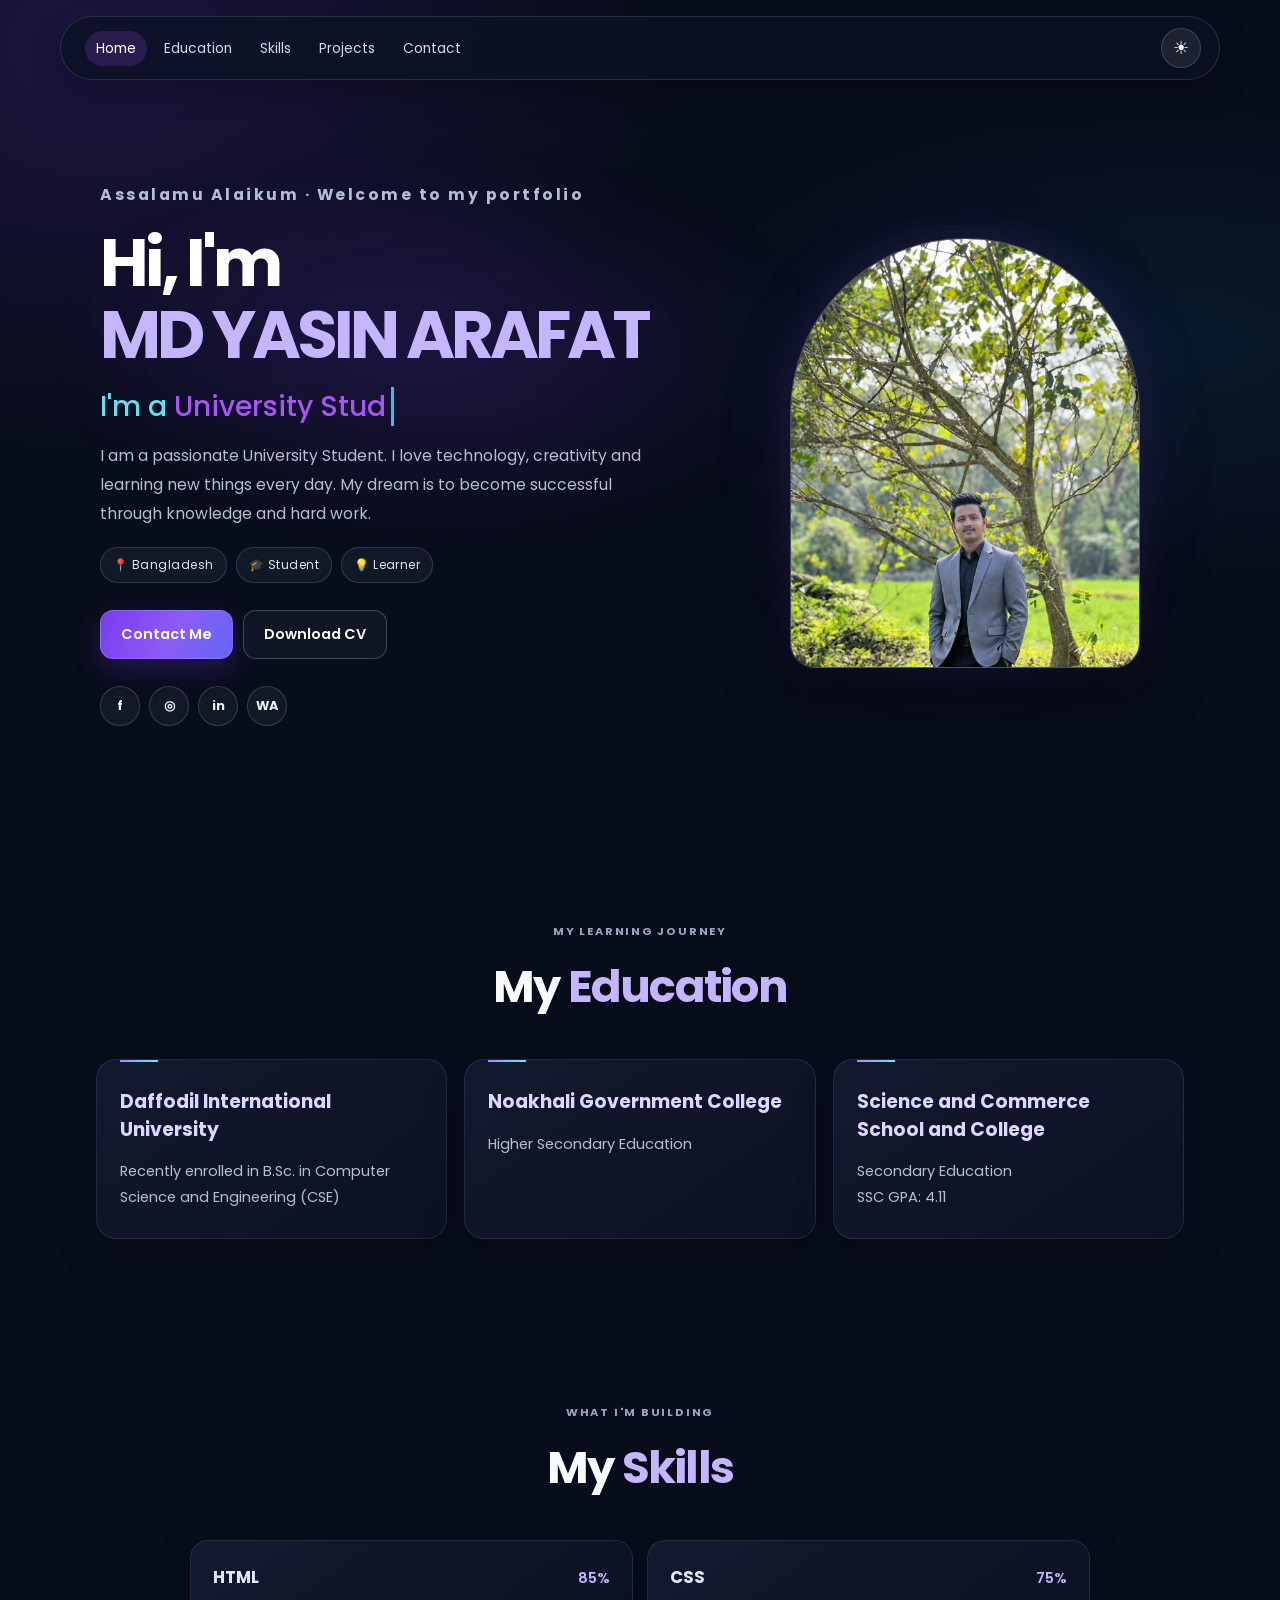
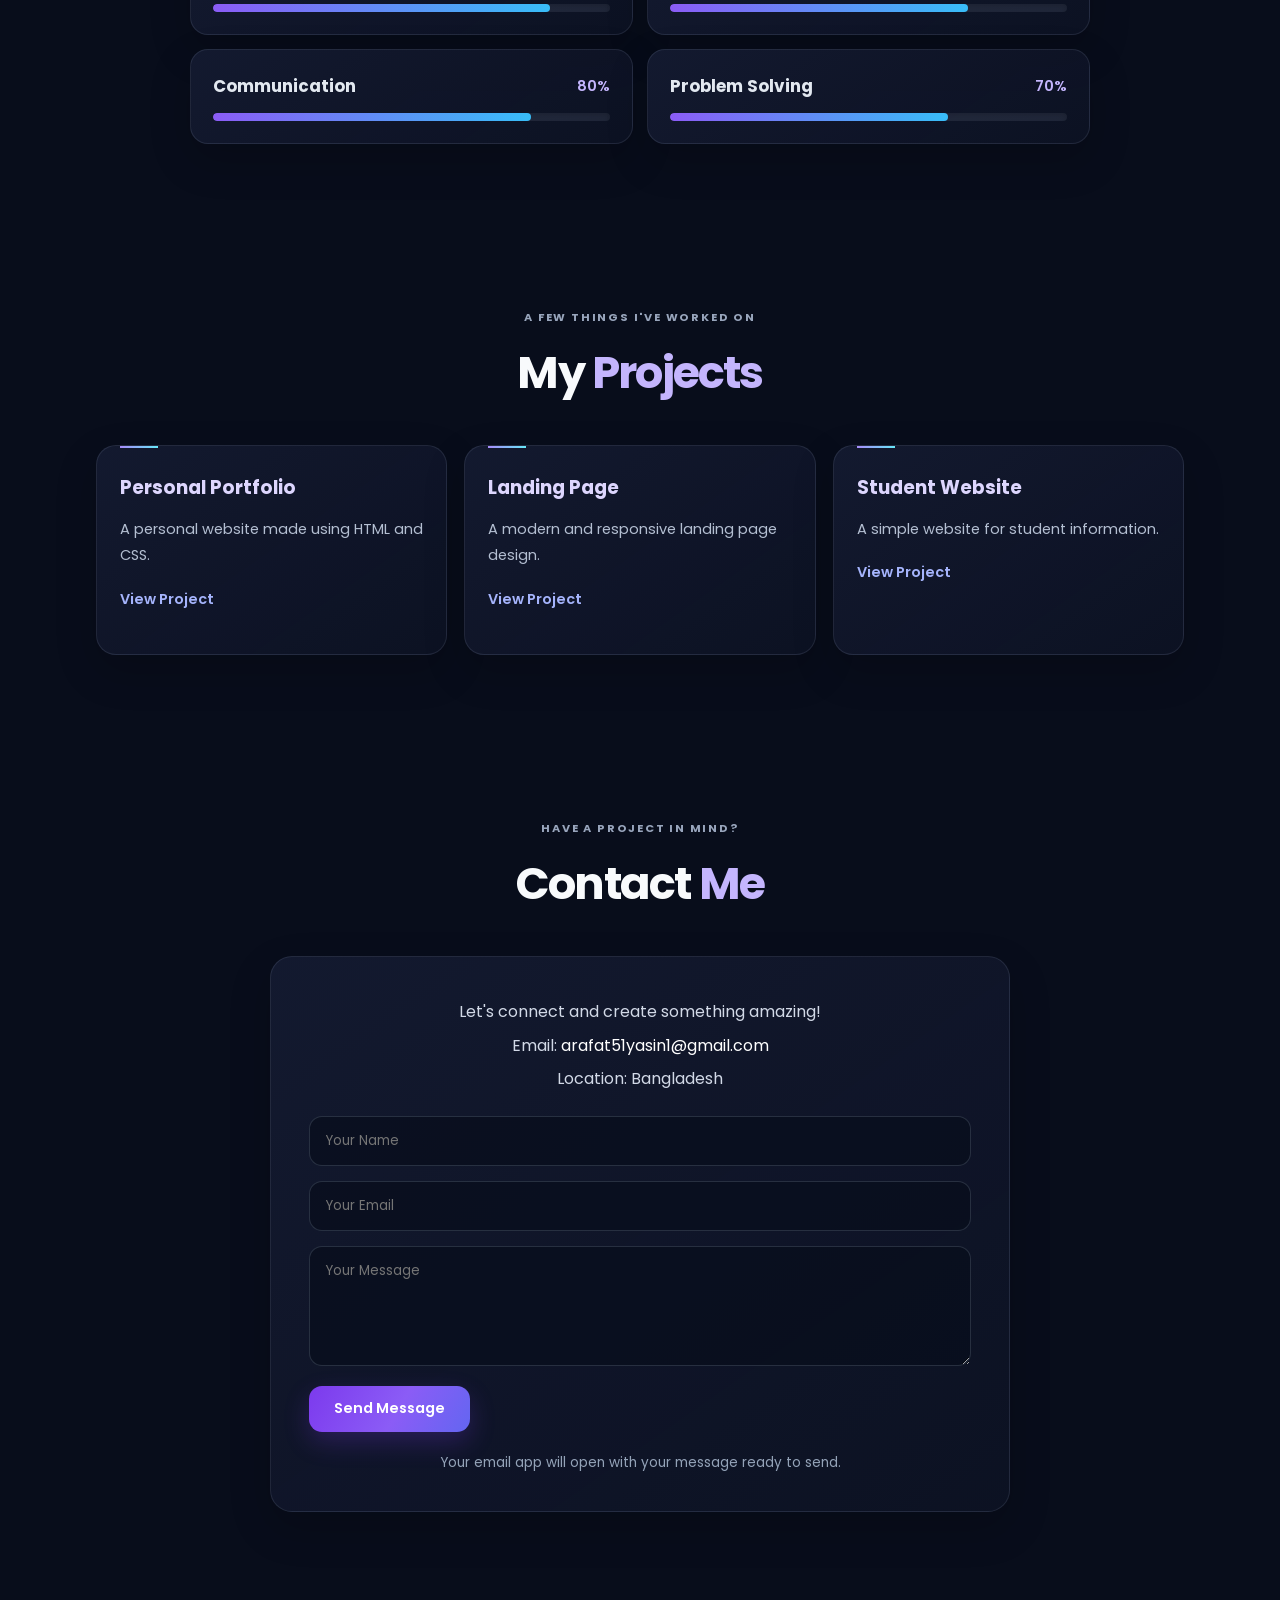
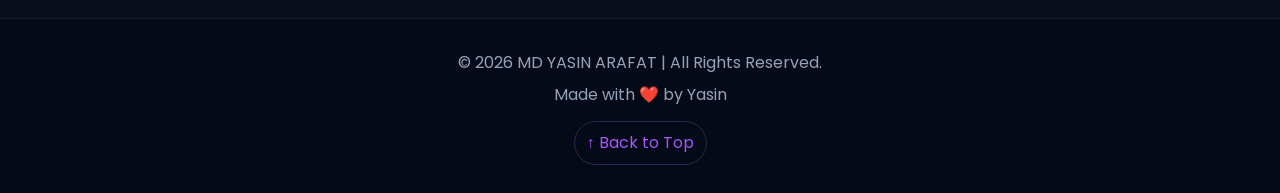
==== index.html @ 1a525961 "Remove About section" ====
<!DOCTYPE html>
<html lang="en">
<head>
    <meta charset="UTF-8">
    <meta name="viewport" content="width=device-width, initial-scale=1.0">
    <meta name="description" content="Explore the portfolio of MD Yasin Arafat, a CSE student at Daffodil International University.">

    <title>MD YASIN ARAFAT | Student Portfolio</title>

    <link rel="stylesheet" href="style.css">
</head>

<body data-theme="dark">

<!-- NAVBAR -->
<header>
    <nav class="navbar" aria-label="Main navigation">

        <button type="button" class="theme-toggle" aria-label="Switch to light mode" aria-pressed="true">☀</button>
        <button type="button" class="menu-icon" aria-label="Open navigation menu" aria-expanded="false" aria-controls="primary-navigation">☰</button>

        <ul class="nav-links" id="primary-navigation">
            <li><a href="#home">Home</a></li>
            <li><a href="#education">Education</a></li>
            <li><a href="#skills">Skills</a></li>
            <li><a href="#projects">Projects</a></li>
            <li><a href="#contact">Contact</a></li>
        </ul>

    </nav>
</header>

<!-- HOME -->
<section class="hero" id="home">

    <div class="hero-intro">

        <p class="welcome">Assalamu Alaikum · Welcome to my portfolio</p>

        <h1>
            Hi, I'm <span>MD YASIN ARAFAT</span>
        </h1>

        <h2>
            I'm a <span class="typing"></span>
        </h2>

    </div>

    <div class="hero-image">

        <img src="yasin.1.jpeg" alt="Yasin Profile Photo" class="profile-slideshow">

    </div>

    <div class="hero-details">

        <p>
            I am a passionate University Student.
            I love technology, creativity and learning
            new things every day. My dream is to become
            successful through knowledge and hard work.
        </p>

        <div class="hero-meta">
            <span>📍 Bangladesh</span>
            <span>🎓 Student</span>
            <span>💡 Learner</span>
        </div>

        <div class="hero-buttons">

            <a href="#contact" class="btn">Contact Me</a>

            <a href="cv.pdf" download class="btn btn-outline" aria-label="Download my CV as a PDF">
                Download CV
            </a>

        </div>

        <div class="social-links">

            <a href="https://www.facebook.com/share/1DohMMgBKU/" target="_blank" rel="noopener noreferrer" aria-label="Facebook">f</a>
            <a href="https://www.instagram.com/_yasin_arafat_aru_?psln=NGI3M2xxdGNwNW5t" target="_blank" rel="noopener noreferrer" aria-label="Instagram">◎</a>
            <a href="https://www.linkedin.com/in/yasin-arafat-818908437?utm_source=share_via&utm_content=profile&utm_medium=member_android" target="_blank" rel="noopener noreferrer" aria-label="LinkedIn">in</a>
            <a href="https://wa.me/8801884554608" target="_blank" rel="noopener noreferrer" aria-label="WhatsApp" title="WhatsApp">WA</a>

        </div>

    </div>

</section>

<!-- EDUCATION -->
<section class="section" id="education">

    <p class="section-kicker" data-reveal>MY LEARNING JOURNEY</p>
    <h2 class="section-title" data-reveal>
        My <span>Education</span>
    </h2>

    <div class="card-container">

        <div class="card" data-reveal>
            <h3>Daffodil International University</h3>
            <p>Recently enrolled in B.Sc. in Computer Science and Engineering (CSE)</p>
        </div>

        <div class="card" data-reveal>
            <h3>Noakhali Government College</h3>
            <p>Higher Secondary Education</p>
        </div>

        <div class="card" data-reveal>
            <h3>Science and Commerce School and College</h3>
            <p>Secondary Education</p>
            <p>SSC GPA: 4.11</p>
        </div>

    </div>

</section>

<!-- SKILLS -->
<section class="section" id="skills">

    <p class="section-kicker" data-reveal>WHAT I'M BUILDING</p>
    <h2 class="section-title" data-reveal>
        My <span>Skills</span>
    </h2>

    <div class="skills-container">

        <div class="skill" data-reveal>
            <div class="skill-heading">
                <h3>HTML</h3>
                <span>85%</span>
            </div>
            <div class="progress" role="progressbar" aria-label="HTML" aria-valuemin="0" aria-valuemax="100" aria-valuenow="85">
                <span style="width: 85%"></span>
            </div>
        </div>

        <div class="skill" data-reveal>
            <div class="skill-heading">
                <h3>CSS</h3>
                <span>75%</span>
            </div>
            <div class="progress" role="progressbar" aria-label="CSS" aria-valuemin="0" aria-valuemax="100" aria-valuenow="75">
                <span style="width: 75%"></span>
            </div>
        </div>

        <div class="skill" data-reveal>
            <div class="skill-heading">
                <h3>Communication</h3>
                <span>80%</span>
            </div>
            <div class="progress" role="progressbar" aria-label="Communication" aria-valuemin="0" aria-valuemax="100" aria-valuenow="80">
                <span style="width: 80%"></span>
            </div>
        </div>

        <div class="skill" data-reveal>
            <div class="skill-heading">
                <h3>Problem Solving</h3>
                <span>70%</span>
            </div>
            <div class="progress" role="progressbar" aria-label="Problem Solving" aria-valuemin="0" aria-valuemax="100" aria-valuenow="70">
                <span style="width: 70%"></span>
            </div>
        </div>

    </div>

</section>

<!-- PROJECTS -->
<section class="section" id="projects">

    <p class="section-kicker" data-reveal>A FEW THINGS I'VE WORKED ON</p>
    <h2 class="section-title" data-reveal>
        My <span>Projects</span>
    </h2>

    <div class="card-container">

        <div class="card project-card" data-reveal>
            <h3>Personal Portfolio</h3>
            <p>
                A personal website made using HTML and CSS.
            </p>
            <a href="#home">View Project</a>
        </div>

        <div class="card project-card" data-reveal>
            <h3>Landing Page</h3>
            <p>
                A modern and responsive landing page design.
            </p>
            <a href="#projects">View Project</a>
        </div>

        <div class="card project-card" data-reveal>
            <h3>Student Website</h3>
            <p>
                A simple website for student information.
            </p>
            <a href="#projects">View Project</a>
        </div>

    </div>

</section>

<!-- CONTACT -->
<section class="section" id="contact">

    <p class="section-kicker" data-reveal>HAVE A PROJECT IN MIND?</p>
    <h2 class="section-title" data-reveal>
        Contact <span>Me</span>
    </h2>

    <div class="contact-box" data-reveal>

        <p>Let's connect and create something amazing!</p>

        <p>Email: <a class="contact-email-link" href="mailto:arafat51yasin1@gmail.com">arafat51yasin1@gmail.com</a></p>

        <p>Location: Bangladesh</p>

        <form class="contact-form" action="mailto:arafat51yasin1@gmail.com" method="post" enctype="text/plain">
            <label class="sr-only" for="contact-name">Your Name</label>
            <input id="contact-name" type="text" name="name" placeholder="Your Name" autocomplete="name" required>
            <label class="sr-only" for="contact-email">Your Email</label>
            <input id="contact-email" type="email" name="email" placeholder="Your Email" autocomplete="email" required>
            <label class="sr-only" for="contact-message">Your Message</label>
            <textarea id="contact-message" name="message" rows="4" placeholder="Your Message" required></textarea>
            <button type="submit" class="btn">Send Message</button>
            <p class="form-note" aria-live="polite">Your email app will open with your message ready to send.</p>
        </form>

    </div>

</section>

<!-- FOOTER -->
<footer>

    <p>© 2026 MD YASIN ARAFAT | All Rights Reserved.</p>

    <p>Made with ❤️ by Yasin</p>

    <a href="#home" class="back-top">↑ Back to Top</a>

</footer>

<script src="script.js"></script>

</body>
</html>
---- style.css ----
@import url('https://fonts.googleapis.com/css2?family=Poppins:wght@300;400;500;600;700;800&display=swap');

* {
    margin: 0;
    padding: 0;
    box-sizing: border-box;
    scroll-behavior: smooth;
}

html {
    scroll-padding-top: 100px;
}

body {
    font-family: 'Poppins', sans-serif;
    background:
        radial-gradient(circle at top left, rgba(168, 85, 247, 0.18), transparent 30%),
        radial-gradient(circle at bottom right, rgba(56, 189, 248, 0.14), transparent 30%),
        #080d20;
    color: white;
    line-height: 1.7;
}

*::selection {
    background: rgba(168, 85, 247, 0.35);
}

a {
    transition: all 0.3s ease;
}

a:focus-visible,
button:focus-visible,
input:focus-visible,
textarea:focus-visible {
    outline: 3px solid #38bdf8;
    outline-offset: 3px;
}

/* NAVBAR */

header {
    position: sticky;
    top: 14px;
    z-index: 100;
    width: min(1120px, calc(100% - 32px));
    margin: 14px auto 0;
}

.navbar {
    display: flex;
    justify-content: space-between;
    align-items: center;
    padding: 12px 24px;
    gap: 24px;
    background: rgba(17, 26, 53, 0.72);
    border: 1px solid rgba(226, 232, 240, 0.18);
    border-radius: 999px;
    box-shadow: 0 12px 32px rgba(0, 0, 0, 0.24);
    backdrop-filter: blur(18px);
    -webkit-backdrop-filter: blur(18px);
}

.logo {
    font-size: 28px;
    font-weight: 800;
    color: white;
    text-decoration: none;
    letter-spacing: 1px;
}

.logo span,
.section-title span {
    color: #a855f7;
}

.nav-links {
    display: flex;
    order: 1;
    list-style: none;
    gap: 25px;
}

.nav-links a {
    color: white;
    text-decoration: none;
    transition: 0.3s;
}

.nav-links a:hover {
    color: #a855f7;
}

.theme-toggle {
    order: 2;
    flex: 0 0 auto;
    width: 40px;
    height: 40px;
    border: 1px solid rgba(226, 232, 240, 0.24);
    border-radius: 50%;
    background: rgba(255, 255, 255, 0.08);
    color: #fff;
    font-size: 1.15rem;
    cursor: pointer;
    transition: background 0.25s ease, transform 0.25s ease;
}

.theme-toggle:hover {
    background: rgba(168, 85, 247, 0.35);
    transform: rotate(12deg);
}

.menu-icon {
    order: 3;
    display: none;
    padding: 4px 8px;
    border: 0;
    background: transparent;
    font-size: 30px;
    color: #a855f7;
    cursor: pointer;
    line-height: 1;
}

/* HERO */

.hero {
    min-height: 90vh;
    padding: 70px 8%;
    display: flex;
    align-items: center;
    justify-content: space-between;
    gap: 50px;
    position: relative;
    overflow: hidden;
}

.hero::before {
    content: "";
    position: absolute;
    inset: 10% 0 auto 0;
    height: 300px;
    background: radial-gradient(circle, rgba(168, 85, 247, 0.2), transparent 70%);
    filter: blur(30px);
    pointer-events: none;
}

.hero-text {
    max-width: 650px;
    position: relative;
    z-index: 1;
}

.welcome {
    color: #a855f7;
    letter-spacing: 3px;
    margin-bottom: 20px;
    font-size: 14px;
    font-weight: 600;
}

.hero h1 {
    font-size: clamp(2.2rem, 5vw, 4rem);
    line-height: 1.2;
    margin-bottom: 14px;
}

.hero h1 span {
    color: #a855f7;
}

.hero h2 {
    font-size: clamp(1.4rem, 2vw, 2.2rem);
    color: #38bdf8;
    margin: 15px 0;
    min-height: 44px;
}

.hero p {
    color: #cbd5e1;
    line-height: 1.9;
    font-size: 1.02rem;
}

.hero-meta {
    display: flex;
    flex-wrap: wrap;
    gap: 12px;
    margin-top: 20px;
    margin-bottom: 10px;
}

.hero-meta span {
    background: rgba(168, 85, 247, 0.12);
    color: #e9d5ff;
    border: 1px solid rgba(168, 85, 247, 0.4);
    border-radius: 999px;
    padding: 8px 14px;
    font-size: 0.8rem;
    letter-spacing: 0.04em;
}

.typing {
    color: #a855f7;
    border-right: 3px solid #38bdf8;
    padding-right: 5px;
    animation: blink 0.7s infinite;
}

@keyframes blink {
    50% {
        border-color: transparent;
    }
}

/* BUTTONS */

.hero-buttons {
    margin-top: 30px;
    display: flex;
    flex-wrap: wrap;
    gap: 14px;
}

.btn {
    display: inline-block;
    padding: 12px 25px;
    background: linear-gradient(90deg, #7c3aed, #a855f7);
    border-radius: 30px;
    color: white;
    text-decoration: none;
    margin: 5px 0;
    box-shadow: 0 12px 28px rgba(168, 85, 247, 0.35);
    transition: transform 0.25s ease, box-shadow 0.25s ease;
}

.btn:hover {
    transform: translateY(-4px);
    box-shadow: 0 0 22px rgba(168, 85, 247, 0.7);
}

.btn-outline {
    background: transparent;
    border: 2px solid #a855f7;
    box-shadow: none;
}

/* PROFILE IMAGE */

.hero-image {
    position: relative;
    z-index: 1;
    display: flex;
    justify-content: center;
    align-items: center;
}

.hero-image::before {
    content: "";
    position: absolute;
    width: 390px;
    height: 390px;
    border-radius: 50%;
    background: rgba(168, 85, 247, 0.18);
    filter: blur(25px);
}

.hero-image img {
    position: relative;
    width: 350px;
    height: 350px;
    object-fit: cover;
    border-radius: 50%;
    border: 6px solid #a855f7;
    box-shadow: 0 0 35px rgba(124, 58, 237, 0.75);
    animation: float 4s ease-in-out infinite;
    background: linear-gradient(145deg, #1e293b, #111827);
    transition: opacity 0.35s ease;
}

.hero-image img.is-changing {
    opacity: 0;
}

@keyframes float {
    0%, 100% {
        transform: translateY(0);
    }

    50% {
        transform: translateY(-15px);
    }
}

/* SOCIAL LINKS */

.social-links {
    display: flex;
    gap: 15px;
    margin-top: 30px;
    flex-wrap: wrap;
}

.social-links a {
    width: 42px;
    height: 42px;
    display: flex;
    justify-content: center;
    align-items: center;
    border: 2px solid #a855f7;
    border-radius: 50%;
    color: white;
    font-weight: bold;
    text-decoration: none;
    background: rgba(17, 26, 53, 0.7);
}

.social-links a:hover {
    background: #a855f7;
    box-shadow: 0 0 20px #a855f7;
    transform: translateY(-5px);
}

/* GENERAL SECTIONS */

.section {
    padding: 80px 8%;
    text-align: center;
}

.section-title {
    font-size: clamp(2rem, 3vw, 2.8rem);
    margin-bottom: 40px;
    font-weight: 700;
}

/* CARDS */

.card-container {
    display: grid;
    grid-template-columns: repeat(3, 1fr);
    gap: 25px;
}

.card {
    background: rgba(17, 26, 53, 0.9);
    padding: 30px 20px;
    border-radius: 18px;
    border: 1px solid rgba(67, 52, 119, 0.9);
    transition: 0.3s ease;
    box-shadow: 0 12px 28px rgba(15, 23, 42, 0.35);
}

.card:hover {
    transform: translateY(-10px);
    border-color: rgba(168, 85, 247, 0.9);
    box-shadow: 0 0 22px rgba(124, 58, 237, 0.3);
}

.card h3 {
    color: #a855f7;
    margin-bottom: 15px;
    font-size: 1.4rem;
}

.card p {
    color: #cbd5e1;
    line-height: 1.8;
}

.project-card a {
    display: inline-block;
    margin-top: 15px;
    color: #38bdf8;
    text-decoration: none;
    font-weight: 600;
}

.project-card a:hover {
    color: #7dd3fc;
}

/* SKILLS */

.skills-container {
    max-width: 900px;
    margin: auto;
    display: grid;
    grid-template-columns: repeat(2, minmax(0, 1fr));
    gap: 18px;
    text-align: left;
}

.skill {
    padding: 22px;
    background: rgba(17, 26, 53, 0.9);
    border: 1px solid rgba(67, 52, 119, 0.9);
    border-radius: 16px;
    box-shadow: 0 12px 28px rgba(15, 23, 42, 0.25);
    transition: transform 0.3s ease, border-color 0.3s ease;
}

.skill:hover {
    transform: translateY(-5px);
    border-color: rgba(168, 85, 247, 0.9);
}

.skill-heading {
    display: flex;
    justify-content: space-between;
    align-items: center;
    gap: 12px;
    margin-bottom: 12px;
}

.skill h3 {
    font-size: 1.05rem;
}

.skill-heading span {
    color: #c4b5fd;
    font-size: 0.9rem;
    font-weight: 600;
}

.progress {
    height: 10px;
    background: #25304d;
    border-radius: 20px;
    overflow: hidden;
    box-shadow: inset 0 2px 6px rgba(0, 0, 0, 0.2);
}

.progress span {
    display: block;
    height: 100%;
    background: linear-gradient(90deg, #7c3aed, #38bdf8);
    border-radius: 20px;
    transform-origin: left;
    transition: transform 0.9s ease;
}

/* CONTACT */

.contact-box {
    max-width: 700px;
    margin: auto;
    padding: 35px;
    background: rgba(17, 26, 53, 0.9);
    border-radius: 18px;
    line-height: 2.3;
    border: 1px solid rgba(168, 85, 247, 0.4);
    box-shadow: 0 18px 40px rgba(15, 23, 42, 0.5);
}

.contact-box p {
    color: #dbeafe;
}

.contact-email-link {
    display: inline-block;
    color: #fff;
    text-decoration: none;
    animation: email-glow 2s ease-in-out infinite;
}

.contact-email-link:hover {
    color: #fff;
    text-shadow: 0 0 12px rgba(255, 255, 255, 0.9);
}

@keyframes email-glow {
    0%, 100% {
        text-shadow: 0 0 2px rgba(255, 255, 255, 0.25);
    }

    50% {
        text-shadow: 0 0 12px rgba(255, 255, 255, 0.85);
    }
}

.contact-form {
    display: grid;
    gap: 15px;
    margin-top: 20px;
}

.sr-only {
    position: absolute;
    width: 1px;
    height: 1px;
    padding: 0;
    margin: -1px;
    overflow: hidden;
    clip: rect(0, 0, 0, 0);
    white-space: nowrap;
    border: 0;
}

.contact-form input,
.contact-form textarea {
    width: 100%;
    padding: 14px 16px;
    border-radius: 12px;
    border: 1px solid rgba(148, 163, 184, 0.4);
    background: rgba(15, 23, 42, 0.75);
    color: #f8fafc;
    font-family: 'Poppins', sans-serif;
    outline: none;
}

.contact-form input:focus,
.contact-form textarea:focus {
    border-color: rgba(168, 85, 247, 0.9);
    box-shadow: 0 0 0 3px rgba(168, 85, 247, 0.18);
}

.contact-form textarea {
    resize: vertical;
    min-height: 120px;
}

.contact-form .btn {
    border: none;
    cursor: pointer;
    font-family: 'Poppins', sans-serif;
    font-weight: 600;
}

.form-note {
    font-size: 0.85rem;
    line-height: 1.6;
    color: #94a3b8 !important;
}

/* SCROLL REVEALS */

[data-reveal] {
    opacity: 1;
    transform: none;
}

.motion-ready [data-reveal] {
    opacity: 0;
    transform: translateY(24px);
    transition: opacity 0.65s ease, transform 0.65s ease;
}

.motion-ready [data-reveal].is-visible {
    opacity: 1;
    transform: translateY(0);
}

.motion-ready .skill[data-reveal] .progress span {
    transform: scaleX(0);
}

.motion-ready .skill[data-reveal].is-visible .progress span {
    transform: scaleX(1);
}

/* FOOTER */

footer {
    text-align: center;
    padding: 25px;
    background: #050918;
    color: #94a3b8;
    line-height: 2;
}

.back-top {
    display: inline-block;
    margin-top: 10px;
    color: #a855f7;
    text-decoration: none;
}

body[data-theme="light"] {
    background:
        radial-gradient(circle at top left, rgba(168, 85, 247, 0.1), transparent 30%),
        radial-gradient(circle at bottom right, rgba(56, 189, 248, 0.1), transparent 30%),
        #f1f5f9;
    color: #0f172a;
}

body[data-theme="light"] .navbar {
    background: rgba(255, 255, 255, 0.78);
    border-color: rgba(100, 116, 139, 0.2);
    box-shadow: 0 12px 32px rgba(15, 23, 42, 0.12);
}

body[data-theme="light"] .logo,
body[data-theme="light"] .nav-links a,
body[data-theme="light"] .theme-toggle,
body[data-theme="light"] .menu-icon {
    color: #0f172a;
}

body[data-theme="light"] .theme-toggle {
    background: rgba(15, 23, 42, 0.06);
    border-color: rgba(100, 116, 139, 0.25);
}

body[data-theme="light"] .welcome,
body[data-theme="light"] .hero h1 span,
body[data-theme="light"] .typing,
body[data-theme="light"] .section-title span,
body[data-theme="light"] .card h3 {
    color: #7e22ce;
}

body[data-theme="light"] .hero h2,
body[data-theme="light"] .project-card a {
    color: #0369a1;
}

body[data-theme="light"] .hero p,
body[data-theme="light"] .card p,
body[data-theme="light"] .contact-box p {
    color: #334155;
}

body[data-theme="light"] .hero-meta span {
    background: rgba(124, 58, 237, 0.08);
    color: #5b21b6;
}

body[data-theme="light"] .card,
body[data-theme="light"] .skill,
body[data-theme="light"] .contact-box {
    background: rgba(255, 255, 255, 0.82);
    border-color: rgba(100, 116, 139, 0.22);
    box-shadow: 0 12px 28px rgba(15, 23, 42, 0.08);
}

body[data-theme="light"] .skill-heading span {
    color: #6d28d9;
}

body[data-theme="light"] .progress {
    background: #dbe3ef;
}

body[data-theme="light"] .contact-form input,
body[data-theme="light"] .contact-form textarea {
    background: #fff;
    color: #0f172a;
    border-color: rgba(100, 116, 139, 0.35);
}

body[data-theme="light"] .contact-email-link {
    color: #0f172a;
}

body[data-theme="light"] .contact-email-link:hover {
    color: #0f172a;
    text-shadow: 0 0 12px rgba(15, 23, 42, 0.35);
}

body[data-theme="light"] .social-links a {
    color: #0f172a;
    background: rgba(255, 255, 255, 0.8);
}

body[data-theme="light"] footer {
    background: #e2e8f0;
    color: #475569;
}

/* RESPONSIVE */

@media (max-width: 900px) {

    .hero {
        flex-direction: column-reverse;
        text-align: center;
        gap: 38px;
        padding-top: 55px;
        padding-bottom: 55px;
    }

    .card-container {
        grid-template-columns: repeat(2, 1fr);
    }

    .hero-image img {
        width: 290px;
        height: 290px;
    }

    .hero-image::before {
        width: 330px;
        height: 330px;
    }
}

@media (max-width: 768px) {

    .navbar {
        flex-direction: row;
        position: relative;
        gap: 12px;
    }

    .nav-links {
        display: none;
        position: absolute;
        top: calc(100% + 10px);
        left: 0;
        width: 100%;
        background: rgba(17, 26, 53, 0.96);
        padding: 25px;
        flex-direction: column;
        text-align: center;
        gap: 20px;
        border: 1px solid rgba(148, 163, 184, 0.15);
        border-radius: 20px;
        box-shadow: 0 12px 32px rgba(0, 0, 0, 0.24);
        backdrop-filter: blur(18px);
        -webkit-backdrop-filter: blur(18px);
    }

    body[data-theme="light"] .nav-links {
        background: rgba(255, 255, 255, 0.96);
        border-color: rgba(100, 116, 139, 0.2);
    }

    .nav-links.is-open {
        display: flex;
    }

    .menu-icon {
        display: block;
    }

    .social-links {
        justify-content: center;
    }

    .contact-box {
        padding: 28px 22px;
    }
}

@media (max-width: 600px) {

    .hero h1 {
        font-size: 30px;
    }

    .hero h2 {
        font-size: 22px;
    }

    .hero-image img {
        width: 245px;
        height: 245px;
    }

    .hero-image::before {
        width: 285px;
        height: 285px;
    }

    .card-container {
        grid-template-columns: 1fr;
    }

    .section-title {
        font-size: 28px;
    }

    .section {
        padding: 60px 6%;
    }

    .nav-links {
        font-size: 14px;
    }

    .hero-buttons {
        justify-content: center;
    }

    .skills-container {
        grid-template-columns: 1fr;
    }

    .hero {
        padding-right: 6%;
        padding-left: 6%;
    }

    .navbar {
        padding: 10px 16px;
    }

    .section {
        padding-right: 6%;
        padding-left: 6%;
    }
}

@media (prefers-reduced-motion: reduce) {
    *,
    *::before,
    *::after {
        scroll-behavior: auto !important;
        animation-duration: 0.01ms !important;
        animation-iteration-count: 1 !important;
        transition-duration: 0.01ms !important;
    }
}

/* POLISHED RESPONSIVE DESIGN */

body {
    background:
        radial-gradient(ellipse at 8% 5%, rgba(124, 58, 237, 0.16), transparent 34%),
        radial-gradient(ellipse at 92% 38%, rgba(14, 165, 233, 0.08), transparent 30%),
        #080d1b;
    background-attachment: fixed;
    overflow-x: hidden;
}

header {
    width: min(1160px, calc(100% - 36px));
    margin-top: 16px;
}

.navbar {
    min-height: 64px;
    padding: 10px 18px 10px 24px;
    gap: 18px;
    border-color: rgba(203, 213, 225, 0.15);
    background: rgba(12, 18, 36, 0.78);
}

.logo {
    font-size: 1.35rem;
    letter-spacing: 0.04em;
}

.nav-links {
    gap: 6px;
}

.nav-links a {
    padding: 8px 11px;
    border-radius: 999px;
    color: #d3d9e8;
    font-size: 0.86rem;
}

.nav-links a[aria-current="location"] {
    background: rgba(168, 85, 247, 0.18);
    color: #fff;
}

.nav-links a:hover {
    color: #fff;
    background: rgba(168, 85, 247, 0.14);
}

.theme-toggle {
    border-color: rgba(203, 213, 225, 0.18);
}

.hero {
    width: min(1160px, 100%);
    min-height: min(760px, calc(100svh - 78px));
    margin: 0 auto;
    padding: 72px 40px 86px;
    display: grid;
    grid-template-columns: minmax(0, 1.08fr) minmax(290px, 0.82fr);
    grid-template-areas:
        "intro portrait"
        "details portrait";
    grid-template-rows: auto auto;
    align-content: center;
    align-items: center;
    gap: 10px clamp(36px, 7vw, 84px);
}

.hero::before {
    inset: 12% auto auto 0;
    width: 65%;
    height: 360px;
    background: radial-gradient(ellipse, rgba(124, 58, 237, 0.18), transparent 70%);
}

.hero-intro,
.hero-details {
    position: relative;
    z-index: 1;
    max-width: 680px;
}

.hero-intro {
    grid-area: intro;
}

.hero-details {
    grid-area: details;
}

.welcome,
.section-kicker {
    color: #bda9ff;
    font-size: 0.7rem;
    font-weight: 700;
    letter-spacing: 0.16em;
}

.welcome {
    display: flex;
    align-items: center;
    gap: 9px;
    margin-bottom: 18px;
}

.status-dot {
    display: inline-block;
    width: 7px;
    height: 7px;
    flex: 0 0 7px;
    border-radius: 50%;
    background: #34d399;
    box-shadow: 0 0 12px rgba(52, 211, 153, 0.65);
}

.hero h1 {
    margin-bottom: 12px;
    font-size: clamp(2.8rem, 5.2vw, 4.65rem);
    font-weight: 700;
    letter-spacing: -0.06em;
    line-height: 1.08;
}

.hero h1 span {
    display: block;
    color: #c4b5fd;
}

.hero h2 {
    min-height: 42px;
    margin: 12px 0 0;
    color: #67dff3;
    font-size: clamp(1.25rem, 2.2vw, 1.75rem);
    font-weight: 500;
}

.hero p {
    max-width: 600px;
    color: #b4bfd2;
    font-size: 0.98rem;
    line-height: 1.85;
}

.hero-meta {
    gap: 9px;
    margin-top: 19px;
}

.hero-meta span {
    padding: 7px 12px;
    border-color: rgba(196, 181, 253, 0.2);
    background: rgba(148, 163, 184, 0.07);
    color: #e0e6f3;
    font-size: 0.75rem;
}

.hero-buttons {
    gap: 10px;
    margin-top: 22px;
}

.btn {
    min-height: 46px;
    padding: 11px 20px;
    border: 1px solid rgba(196, 181, 253, 0.25);
    border-radius: 13px;
    background: linear-gradient(120deg, #7c3aed, #8b5cf6 55%, #6366f1);
    box-shadow: 0 10px 26px rgba(124, 58, 237, 0.24);
    font-size: 0.9rem;
    font-weight: 600;
}

.btn:hover {
    transform: translateY(-3px);
    box-shadow: 0 14px 30px rgba(124, 58, 237, 0.34);
}

.btn-outline {
    border: 1px solid rgba(203, 213, 225, 0.25);
    background: rgba(148, 163, 184, 0.06);
    box-shadow: none;
}

.hero-image {
    grid-area: portrait;
    justify-self: center;
    width: min(100%, 370px);
    padding: 10px;
}

.hero-image::before {
    width: 85%;
    height: 82%;
    border-radius: 45%;
    background: rgba(139, 92, 246, 0.22);
    filter: blur(42px);
}

.hero-image img {
    width: 100%;
    height: clamp(320px, 38vw, 430px);
    border: 1px solid rgba(226, 232, 240, 0.24);
    border-radius: 180px 180px 26px 26px;
    box-shadow: 0 24px 65px rgba(0, 0, 0, 0.4), 0 0 36px rgba(139, 92, 246, 0.14);
    animation-duration: 5s;
}

.social-links {
    gap: 9px;
    margin-top: 22px;
}

.social-links a {
    width: 40px;
    height: 40px;
    border: 1px solid rgba(203, 213, 225, 0.2);
    background: rgba(148, 163, 184, 0.07);
    color: #edf0f7;
    font-size: 0.8rem;
    transition: transform 0.25s ease, border-color 0.25s ease, background 0.25s ease;
}

.social-links a:hover {
    border-color: rgba(196, 181, 253, 0.6);
    background: rgba(139, 92, 246, 0.28);
    box-shadow: 0 8px 22px rgba(139, 92, 246, 0.2);
    transform: translateY(-3px);
}

.section {
    width: min(1160px, 100%);
    margin: 0 auto;
    padding: 82px 36px;
}

.section-kicker {
    margin-bottom: 8px;
    color: #98a5bc;
    text-align: center;
}

.section-title {
    margin-bottom: 34px;
    color: #f8fafc;
    font-size: clamp(2rem, 3.8vw, 2.8rem);
    letter-spacing: -0.04em;
}

.section-title span {
    color: #c4b5fd;
}

.card,
.skill,
.contact-box {
    border: 1px solid rgba(148, 163, 184, 0.15);
    background: linear-gradient(145deg, rgba(20, 27, 49, 0.94), rgba(13, 18, 35, 0.92));
    box-shadow: 0 16px 42px rgba(0, 0, 0, 0.18);
}

.card h3 {
    color: #ddd6fe;
}

.card p {
    color: #b4bfd2;
}

.card-container {
    gap: 17px;
}

.card {
    position: relative;
    min-height: 174px;
    overflow: hidden;
    padding: 28px 23px;
    border-radius: 20px;
    text-align: left;
    transition: transform 0.25s ease, border-color 0.25s ease, box-shadow 0.25s ease;
}

.card::before {
    position: absolute;
    top: 0;
    left: 23px;
    width: 38px;
    height: 2px;
    background: linear-gradient(90deg, #a78bfa, #67e8f9);
    content: "";
}

.card:hover {
    transform: translateY(-5px);
    border-color: rgba(167, 139, 250, 0.38);
    box-shadow: 0 20px 42px rgba(0, 0, 0, 0.25);
}

.card h3 {
    font-size: 1.18rem;
    line-height: 1.45;
}

.card p {
    font-size: 0.91rem;
}

.project-card {
    min-height: 210px;
}

.project-card a {
    margin-top: 18px;
    color: #a5b4fc;
    font-size: 0.9rem;
}

.project-card a:hover {
    color: #67e8f9;
}

.skills-container {
    gap: 14px;
}

.skill {
    padding: 22px;
    border-radius: 18px;
}

.skill h3 {
    color: #e2e8f0;
}

.skill-heading span {
    color: #c4b5fd;
}

.progress {
    height: 8px;
    background: rgba(148, 163, 184, 0.15);
}

.progress span {
    background: linear-gradient(90deg, #8b5cf6, #38bdf8);
}

.contact-box {
    max-width: 740px;
    padding: clamp(24px, 4vw, 38px);
    border-radius: 22px;
    line-height: 2.1;
}

.contact-box p {
    color: #d2d9e7;
}

.contact-form input,
.contact-form textarea {
    border-color: rgba(148, 163, 184, 0.22);
    border-radius: 13px;
    background: rgba(8, 13, 28, 0.7);
}

.contact-form .btn {
    justify-self: start;
    padding-right: 25px;
    padding-left: 25px;
}

footer {
    margin-top: 24px;
    padding: 28px 18px;
    border-top: 1px solid rgba(148, 163, 184, 0.12);
    background: rgba(5, 9, 24, 0.72);
}

.back-top {
    padding: 5px 12px;
    border: 1px solid rgba(167, 139, 250, 0.24);
    border-radius: 999px;
}

body[data-theme="light"] {
    background:
        radial-gradient(ellipse at 8% 5%, rgba(124, 58, 237, 0.08), transparent 34%),
        radial-gradient(ellipse at 92% 38%, rgba(14, 165, 233, 0.05), transparent 30%),
        #f6f7fb;
    color: #172033;
}

body[data-theme="light"] .navbar {
    border-color: rgba(100, 116, 139, 0.17);
    background: rgba(255, 255, 255, 0.84);
}

body[data-theme="light"] .logo,
body[data-theme="light"] .theme-toggle,
body[data-theme="light"] .menu-icon {
    color: #172033;
}

body[data-theme="light"] .nav-links a {
    color: #475569;
}

body[data-theme="light"] .nav-links a[aria-current="location"] {
    background: rgba(124, 58, 237, 0.11);
    color: #6d28d9;
}

body[data-theme="light"] .nav-links a:hover {
    color: #6d28d9;
    background: rgba(124, 58, 237, 0.08);
}

body[data-theme="light"] .welcome,
body[data-theme="light"] .section-kicker {
    color: #6d5a91;
}

body[data-theme="light"] .hero h1,
body[data-theme="light"] .section-title {
    color: #172033;
}

body[data-theme="light"] .hero h1 span,
body[data-theme="light"] .logo span,
body[data-theme="light"] .section-title span,
body[data-theme="light"] .card h3 {
    color: #6d28d9;
}

body[data-theme="light"] .hero h2 {
    color: #0369a1;
}

body[data-theme="light"] .hero p,
body[data-theme="light"] .card p,
body[data-theme="light"] .contact-box p,
body[data-theme="light"] .skill h3 {
    color: #475569;
}

body[data-theme="light"] .hero-meta span {
    border-color: rgba(100, 116, 139, 0.18);
    background: rgba(255, 255, 255, 0.7);
    color: #475569;
}

body[data-theme="light"] .btn-outline {
    border-color: rgba(100, 116, 139, 0.3);
    background: rgba(255, 255, 255, 0.65);
    color: #334155;
}

body[data-theme="light"] .social-links a {
    border-color: rgba(100, 116, 139, 0.2);
    background: rgba(255, 255, 255, 0.75);
    color: #334155;
}

body[data-theme="light"] .card,
body[data-theme="light"] .skill,
body[data-theme="light"] .contact-box {
    border-color: rgba(100, 116, 139, 0.15);
    background: rgba(255, 255, 255, 0.86);
    box-shadow: 0 16px 42px rgba(15, 23, 42, 0.07);
}

body[data-theme="light"] .skill-heading span,
body[data-theme="light"] .project-card a {
    color: #6d28d9;
}

body[data-theme="light"] .contact-form input,
body[data-theme="light"] .contact-form textarea {
    border-color: rgba(100, 116, 139, 0.24);
    background: rgba(255, 255, 255, 0.92);
    color: #172033;
}

body[data-theme="light"] .contact-email-link,
body[data-theme="light"] .contact-email-link:hover {
    color: #172033;
}

body[data-theme="light"] footer {
    border-color: rgba(100, 116, 139, 0.14);
    background: rgba(226, 232, 240, 0.62);
    color: #64748b;
}

@media (max-width: 900px) {
    .hero {
        min-height: auto;
        grid-template-columns: minmax(0, 1.1fr) minmax(250px, 0.82fr);
        gap: 8px 32px;
        padding: 64px 32px 76px;
    }

    .hero-image {
        width: min(100%, 310px);
    }

    .hero-image img {
        height: clamp(280px, 40vw, 360px);
    }
}

@media (max-width: 768px) {
    .navbar {
        position: relative;
        gap: 12px;
        padding: 9px 13px 9px 19px;
    }

    .nav-links {
        top: calc(100% + 10px);
        left: 0;
        width: 100%;
        padding: 18px;
        gap: 8px;
        border: 1px solid rgba(148, 163, 184, 0.18);
        border-radius: 18px;
        background: rgba(12, 18, 36, 0.97);
        box-shadow: 0 16px 36px rgba(0, 0, 0, 0.28);
        backdrop-filter: blur(18px);
        -webkit-backdrop-filter: blur(18px);
    }

    body[data-theme="light"] .nav-links {
        border-color: rgba(100, 116, 139, 0.2);
        background: rgba(255, 255, 255, 0.97);
    }

    .nav-links a {
        padding: 10px 12px;
    }

    .menu-icon {
        font-size: 26px;
    }

    .hero {
        grid-template-columns: minmax(0, 1fr) minmax(112px, 0.52fr);
        grid-template-areas:
            "intro portrait"
            "details details";
        align-items: center;
        gap: 22px 14px;
        padding: 48px 24px 64px;
        text-align: left;
    }

    .hero-intro {
        min-width: 0;
    }

    .hero-image {
        width: min(100%, 190px);
        justify-self: end;
        padding: 4px;
    }

    .hero-image img {
        height: clamp(160px, 42vw, 220px);
        border-radius: 100px 100px 20px 20px;
    }

    .welcome {
        gap: 7px;
        margin-bottom: 13px;
        font-size: 0.57rem;
        letter-spacing: 0.1em;
    }

    .hero h1 {
        font-size: clamp(1.75rem, 6.7vw, 2.7rem);
        letter-spacing: -0.055em;
    }

    .hero h1 span {
        display: block;
    }

    .hero h2 {
        min-height: 40px;
        margin-top: 8px;
        font-size: clamp(0.98rem, 3.6vw, 1.25rem);
    }

    .hero-details {
        width: 100%;
    }

    .hero p {
        max-width: none;
        font-size: 0.94rem;
    }

    .hero-meta,
    .hero-buttons,
    .social-links {
        justify-content: flex-start;
    }

    .hero-meta {
        gap: 8px;
        margin-top: 15px;
    }

    .hero-meta span {
        padding: 6px 10px;
        font-size: 0.7rem;
    }

    .hero-buttons {
        gap: 8px;
        margin-top: 17px;
    }

    .hero-buttons .btn {
        padding: 10px 15px;
        font-size: 0.83rem;
    }

    .social-links {
        margin-top: 16px;
    }

    .section {
        padding: 68px 26px;
    }

    .card-container {
        grid-template-columns: repeat(2, minmax(0, 1fr));
        gap: 14px;
    }

    .card {
        min-height: 165px;
        padding: 24px 19px;
    }

    .card::before {
        left: 19px;
    }
}

@media (max-width: 520px) {
    header {
        width: calc(100% - 24px);
        margin-top: 10px;
    }

    .hero {
        grid-template-columns: minmax(0, 1fr) minmax(104px, 0.52fr);
        gap: 18px 10px;
        padding: 40px 18px 54px;
    }

    .hero-image {
        width: min(100%, 160px);
    }

    .hero-image img {
        height: clamp(150px, 43vw, 184px);
    }

    .hero h1 {
        font-size: clamp(1.55rem, 7.2vw, 2.15rem);
    }

    .hero h2 {
        min-height: 38px;
        font-size: clamp(0.92rem, 4vw, 1.1rem);
    }

    .hero-meta span {
        font-size: 0.67rem;
    }

    .hero-buttons .btn {
        padding: 10px 12px;
        font-size: 0.78rem;
    }

    .section {
        padding: 58px 19px;
    }

    .section-title {
        margin-bottom: 27px;
        font-size: 1.85rem;
    }

    .section-kicker {
        font-size: 0.61rem;
        letter-spacing: 0.12em;
    }

    .card-container,
    .skills-container {
        grid-template-columns: 1fr;
    }

    .card,
    .project-card {
        min-height: 0;
    }

    .contact-box {
        padding: 23px 18px;
    }

    .contact-form .btn {
        justify-self: stretch;
    }
}
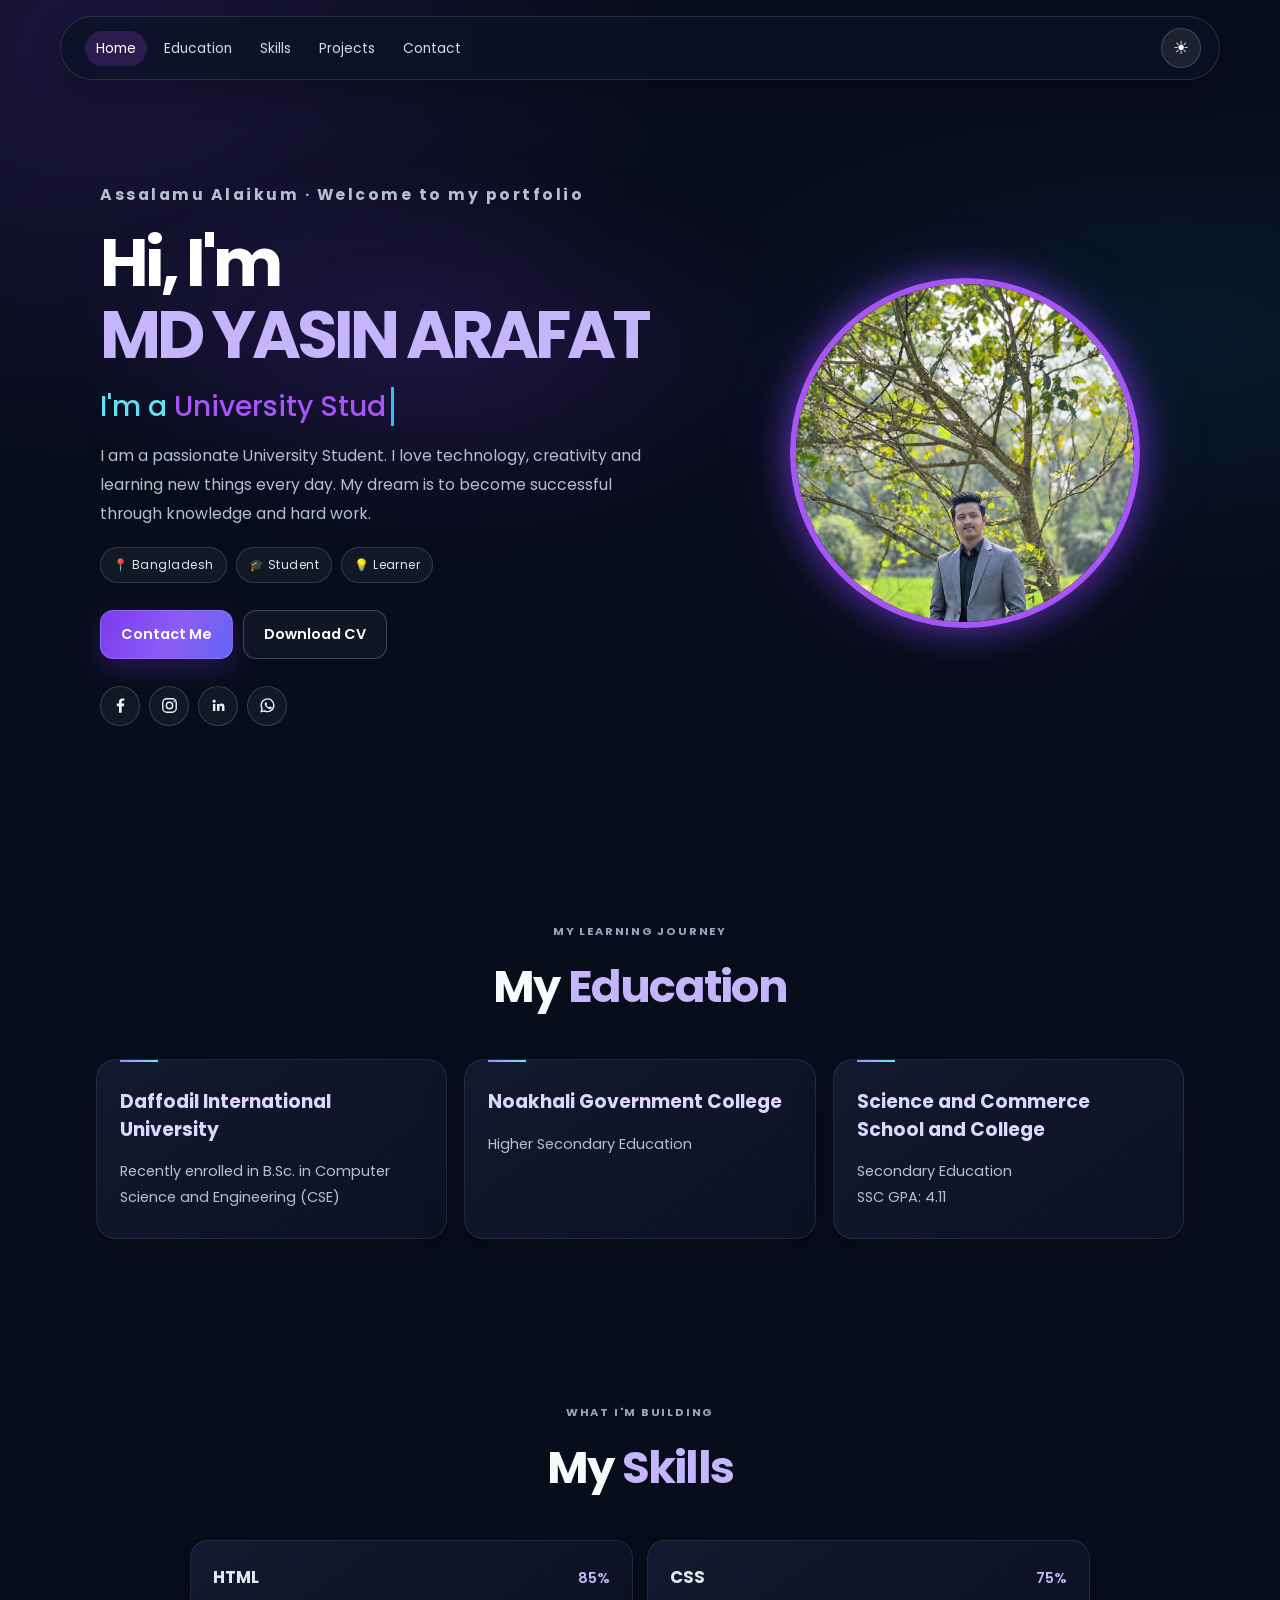
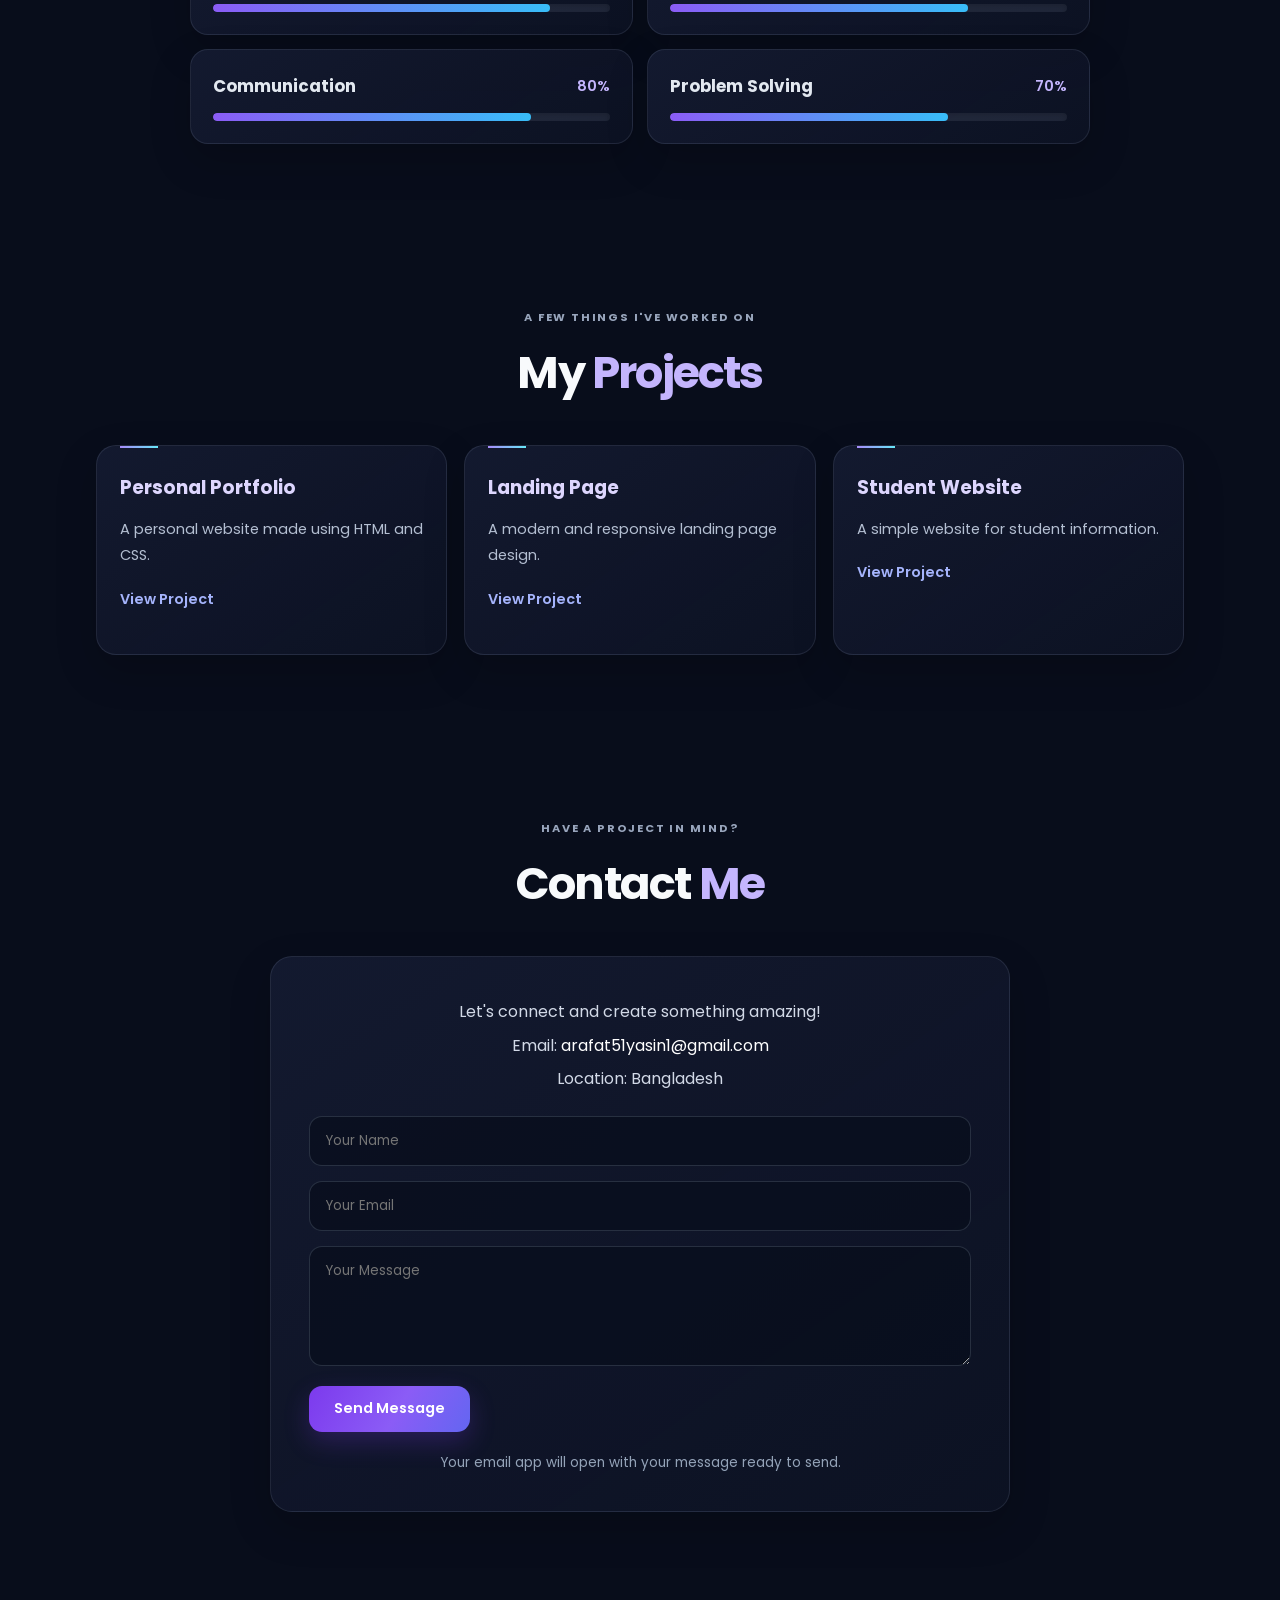
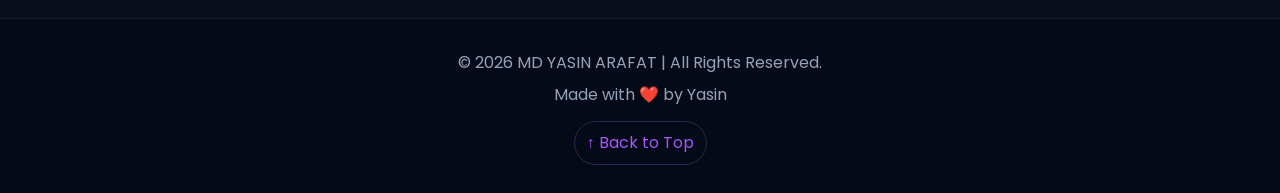
==== commit c0648bbb: "Refresh social media icons" ====
--- a/index.html
+++ b/index.html
@@ -80,10 +80,18 @@
 
         <div class="social-links">
 
-            <a href="https://www.facebook.com/share/1DohMMgBKU/" target="_blank" rel="noopener noreferrer" aria-label="Facebook">f</a>
-            <a href="https://www.instagram.com/_yasin_arafat_aru_?psln=NGI3M2xxdGNwNW5t" target="_blank" rel="noopener noreferrer" aria-label="Instagram">◎</a>
-            <a href="https://www.linkedin.com/in/yasin-arafat-818908437?utm_source=share_via&utm_content=profile&utm_medium=member_android" target="_blank" rel="noopener noreferrer" aria-label="LinkedIn">in</a>
-            <a href="https://wa.me/8801884554608" target="_blank" rel="noopener noreferrer" aria-label="WhatsApp" title="WhatsApp">WA</a>
+            <a href="https://www.facebook.com/share/1DohMMgBKU/" target="_blank" rel="noopener noreferrer" aria-label="Facebook">
+                <svg viewBox="0 0 24 24" aria-hidden="true"><path d="M13.5 21v-8.2h2.8l.4-3.2h-3.2V7.5c0-.9.3-1.6 1.6-1.6h1.7V3.1c-.3 0-1.3-.1-2.5-.1-2.5 0-4.2 1.5-4.2 4.3v2.3H7.3v3.2h2.8V21h3.4Z"/></svg>
+            </a>
+            <a href="https://www.instagram.com/_yasin_arafat_aru_?psln=NGI3M2xxdGNwNW5t" target="_blank" rel="noopener noreferrer" aria-label="Instagram">
+                <svg viewBox="0 0 24 24" aria-hidden="true"><rect x="3.5" y="3.5" width="17" height="17" rx="5"/><circle cx="12" cy="12" r="4"/><circle class="icon-dot" cx="17.7" cy="6.8" r="1"/></svg>
+            </a>
+            <a href="https://www.linkedin.com/in/yasin-arafat-818908437?utm_source=share_via&utm_content=profile&utm_medium=member_android" target="_blank" rel="noopener noreferrer" aria-label="LinkedIn">
+                <svg viewBox="0 0 24 24" aria-hidden="true"><path d="M6.5 8.5a2 2 0 1 0 0-4 2 2 0 0 0 0 4ZM5 10h3v9H5zm5 0h2.9v1.2h.1a3.2 3.2 0 0 1 2.9-1.6c3.1 0 3.6 2 3.6 4.6V19h-3v-4.3c0-1 0-2.3-1.5-2.3s-1.8 1.1-1.8 2.2V19h-3z"/></svg>
+            </a>
+            <a href="https://wa.me/8801884554608" target="_blank" rel="noopener noreferrer" aria-label="WhatsApp" title="WhatsApp">
+                <svg viewBox="0 0 24 24" aria-hidden="true"><path d="M20 11.7a8 8 0 0 1-11.8 7l-4.2 1.1 1.1-4.1A8 8 0 1 1 20 11.7Z"/><path d="M9 8.3c.2-.4.4-.4.7-.4h.5c.2 0 .4.1.5.4l.7 1.7c.1.2.1.4 0 .6l-.5.7c-.2.2-.2.4 0 .7.6 1 1.4 1.8 2.5 2.3.2.1.4.1.6-.1l.8-.9c.2-.2.4-.2.6-.1l1.6.8c.3.1.4.3.4.5 0 .3-.2 1.2-.8 1.6-.5.4-1.1.6-1.8.4-1-.2-2.2-.7-3.7-2-1.2-1-2.1-2.4-2.4-3.4-.3-.9 0-1.8.3-2.3Z"/></svg>
+            </a>
 
         </div>
 
--- a/style.css
+++ b/style.css
@@ -313,6 +313,31 @@
     font-weight: bold;
     text-decoration: none;
     background: rgba(17, 26, 53, 0.7);
+}
+
+.social-links a svg {
+    width: 20px;
+    height: 20px;
+    fill: currentColor;
+}
+
+.social-links a[aria-label="Instagram"] svg,
+.social-links a[aria-label="WhatsApp"] svg {
+    fill: none;
+    stroke: currentColor;
+    stroke-linecap: round;
+    stroke-linejoin: round;
+    stroke-width: 1.8;
+}
+
+.social-links a[aria-label="Instagram"] .icon-dot {
+    fill: currentColor;
+    stroke: none;
+}
+
+.social-links a[aria-label="WhatsApp"] svg path:last-child {
+    fill: currentColor;
+    stroke: none;
 }
 
 .social-links a:hover {
@@ -1015,10 +1040,11 @@
 
 .hero-image img {
     width: 100%;
-    height: clamp(320px, 38vw, 430px);
-    border: 1px solid rgba(226, 232, 240, 0.24);
-    border-radius: 180px 180px 26px 26px;
-    box-shadow: 0 24px 65px rgba(0, 0, 0, 0.4), 0 0 36px rgba(139, 92, 246, 0.14);
+    height: auto;
+    aspect-ratio: 1;
+    border: 6px solid #a855f7;
+    border-radius: 50%;
+    box-shadow: 0 0 35px rgba(124, 58, 237, 0.75);
     animation-duration: 5s;
 }
 
@@ -1037,6 +1063,11 @@
     transition: transform 0.25s ease, border-color 0.25s ease, background 0.25s ease;
 }
 
+.social-links a svg {
+    width: 19px;
+    height: 19px;
+}
+
 .social-links a:hover {
     border-color: rgba(196, 181, 253, 0.6);
     background: rgba(139, 92, 246, 0.28);
@@ -1321,9 +1352,6 @@
         width: min(100%, 310px);
     }
 
-    .hero-image img {
-        height: clamp(280px, 40vw, 360px);
-    }
 }
 
 @media (max-width: 768px) {
@@ -1381,11 +1409,6 @@
         padding: 4px;
     }
 
-    .hero-image img {
-        height: clamp(160px, 42vw, 220px);
-        border-radius: 100px 100px 20px 20px;
-    }
-
     .welcome {
         gap: 7px;
         margin-bottom: 13px;
@@ -1473,17 +1496,13 @@
     }
 
     .hero {
-        grid-template-columns: minmax(0, 1fr) minmax(104px, 0.52fr);
+        grid-template-columns: minmax(0, 1fr) minmax(136px, 0.7fr);
         gap: 18px 10px;
         padding: 40px 18px 54px;
     }
 
     .hero-image {
         width: min(100%, 160px);
-    }
-
-    .hero-image img {
-        height: clamp(150px, 43vw, 184px);
     }
 
     .hero h1 {
@@ -1518,21 +1537,47 @@
         letter-spacing: 0.12em;
     }
 
+    .card,
+    .project-card {
+        min-height: 0;
+    }
+
+    .contact-box {
+        padding: 23px 18px;
+    }
+
+    .contact-form .btn {
+        justify-self: stretch;
+    }
+}
+
+@media (min-width: 380px) and (max-width: 520px) {
+    .card-container,
+    .skills-container {
+        grid-template-columns: repeat(2, minmax(0, 1fr));
+        gap: 12px;
+    }
+
+    .card {
+        padding: 22px 16px;
+    }
+
+    .card::before {
+        left: 16px;
+    }
+
+    .skill {
+        padding: 18px 15px;
+    }
+}
+
+@media (max-width: 379px) {
+    .hero {
+        grid-template-columns: minmax(0, 1fr) minmax(104px, 0.52fr);
+    }
+
     .card-container,
     .skills-container {
         grid-template-columns: 1fr;
     }
-
-    .card,
-    .project-card {
-        min-height: 0;
-    }
-
-    .contact-box {
-        padding: 23px 18px;
-    }
-
-    .contact-form .btn {
-        justify-self: stretch;
-    }
 }
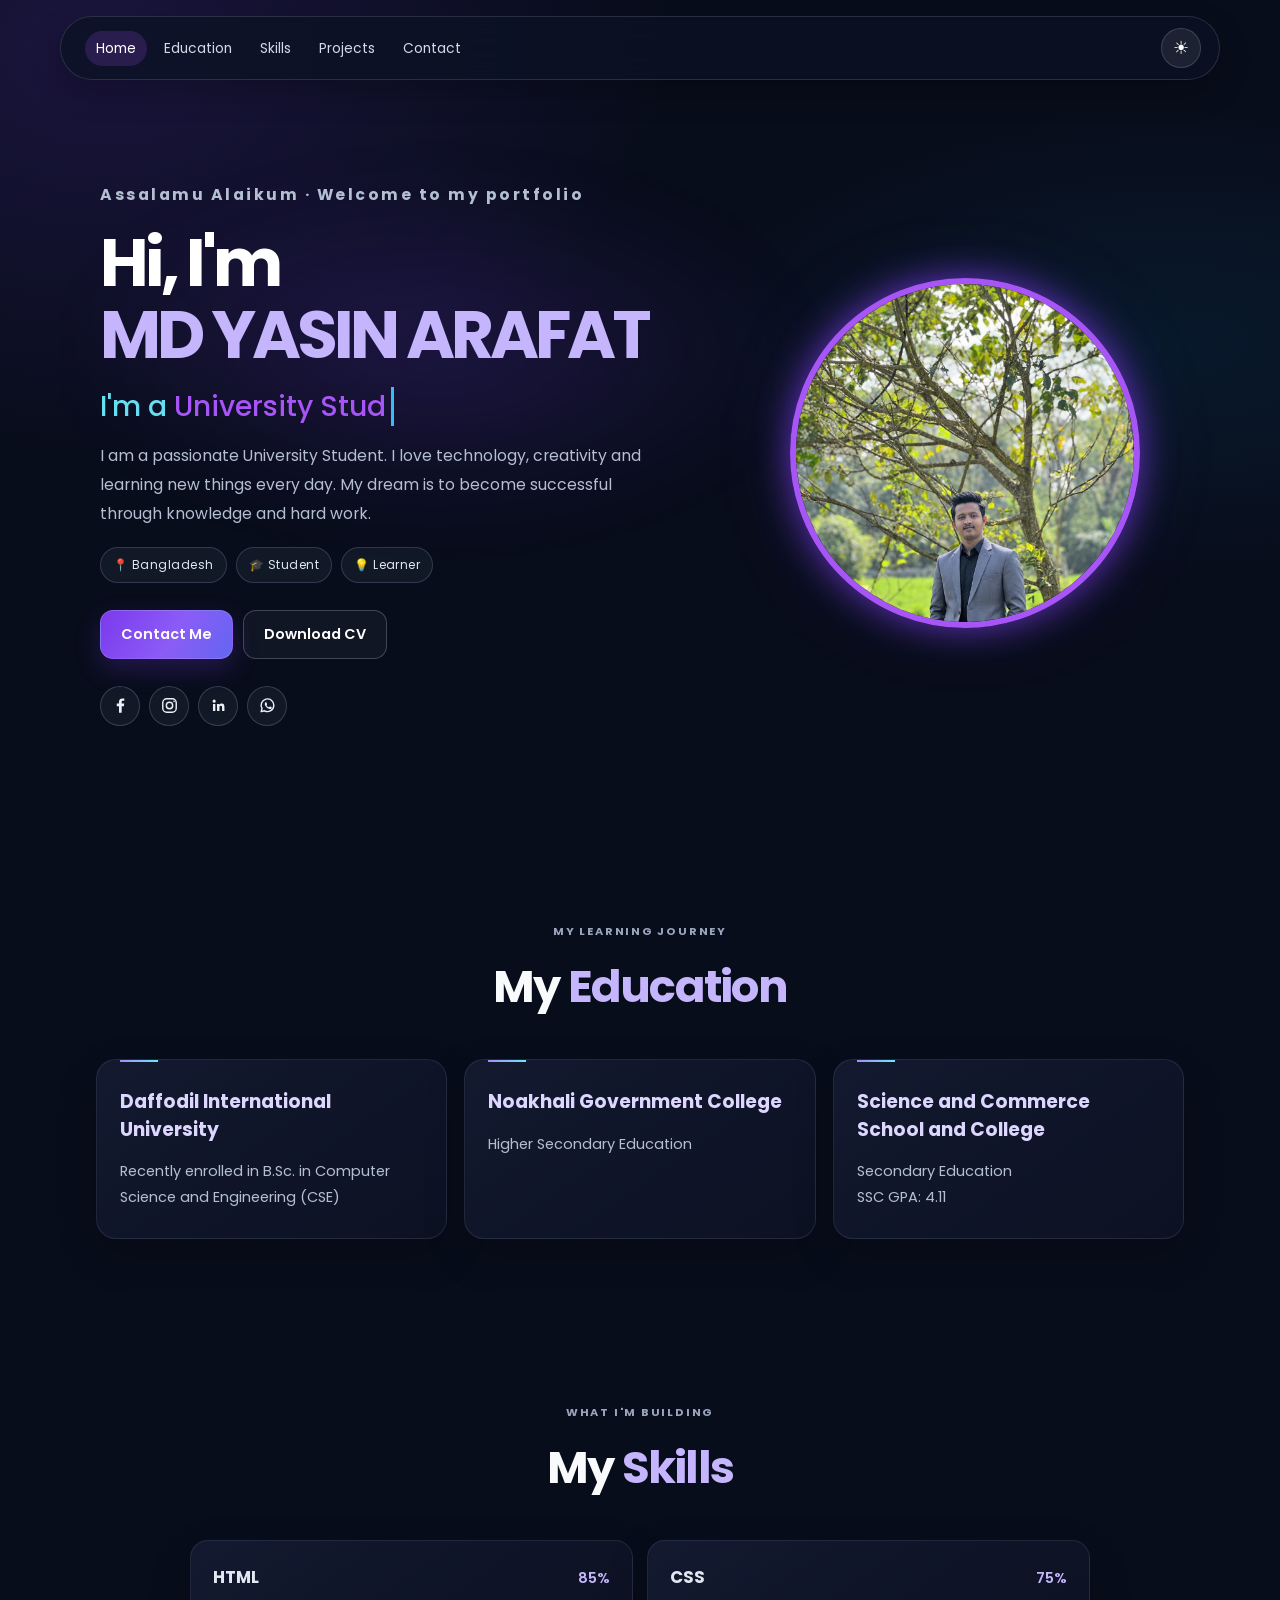
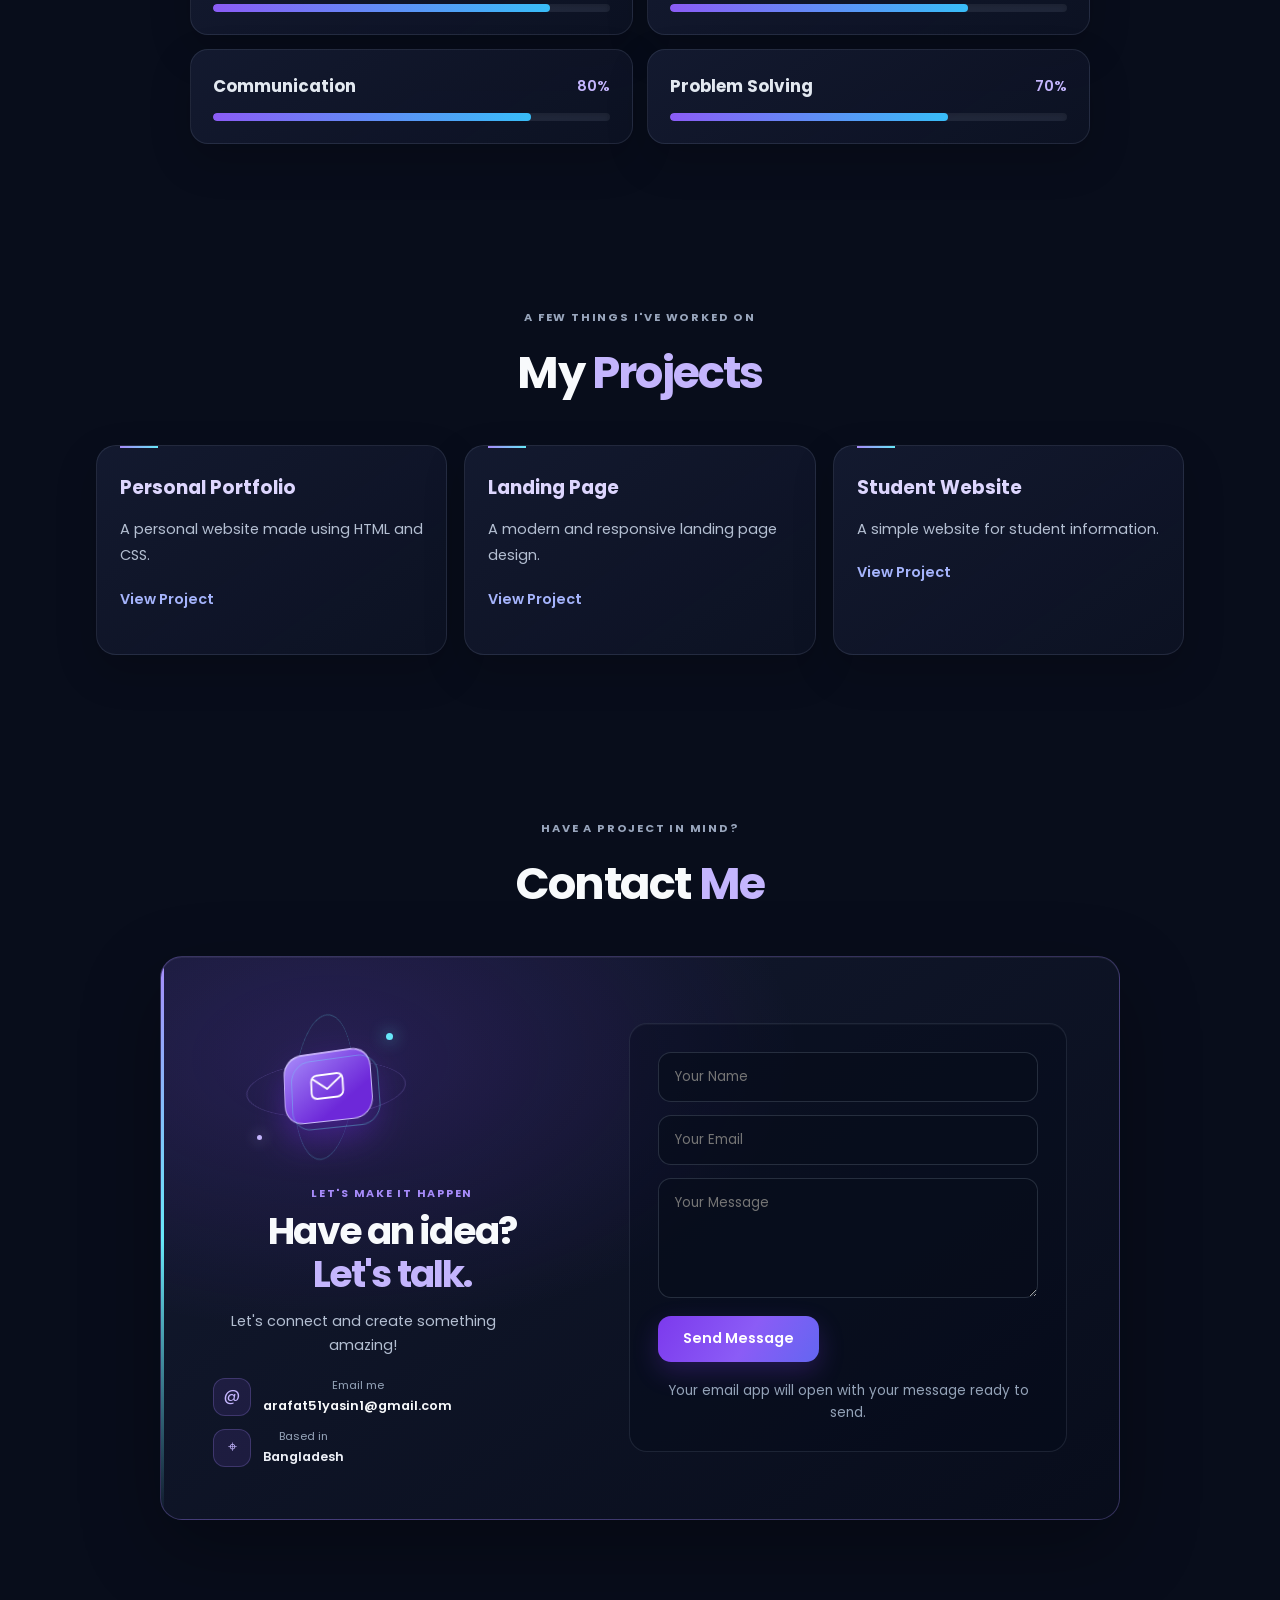
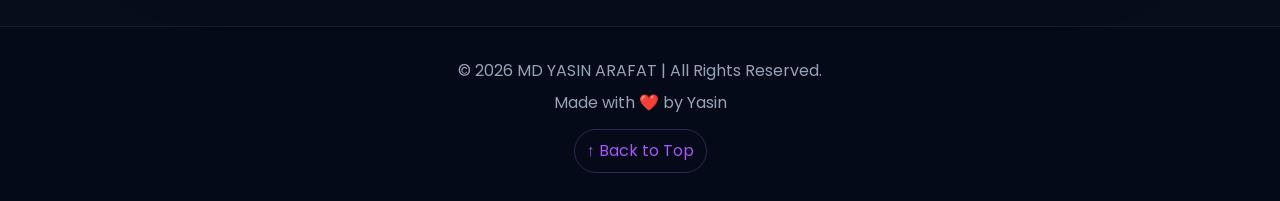
==== commit 73d70543: "Add 3D animated contact section" ====
--- a/index.html
+++ b/index.html
@@ -230,12 +230,37 @@
     </h2>
 
     <div class="contact-box" data-reveal>
-
-        <p>Let's connect and create something amazing!</p>
-
-        <p>Email: <a class="contact-email-link" href="mailto:arafat51yasin1@gmail.com">arafat51yasin1@gmail.com</a></p>
-
-        <p>Location: Bangladesh</p>
+        <div class="contact-info">
+            <div class="contact-art" aria-hidden="true">
+                <span class="contact-orbit contact-orbit-one"></span>
+                <span class="contact-orbit contact-orbit-two"></span>
+                <div class="contact-art-card">
+                    <svg viewBox="0 0 64 64" focusable="false">
+                        <rect x="10" y="16" width="44" height="32" rx="8"></rect>
+                        <path d="m13 21 19 15 19-15"></path>
+                    </svg>
+                </div>
+                <span class="contact-art-spark contact-art-spark-one"></span>
+                <span class="contact-art-spark contact-art-spark-two"></span>
+            </div>
+            <p class="contact-eyebrow">LET'S MAKE IT HAPPEN</p>
+            <h3>Have an idea?<br><span>Let's talk.</span></h3>
+            <p class="contact-description">Let's connect and create something amazing!</p>
+            <a class="contact-detail" href="mailto:arafat51yasin1@gmail.com">
+                <span class="contact-detail-icon" aria-hidden="true">@</span>
+                <span>
+                    <small>Email me</small>
+                    <strong class="contact-email-link">arafat51yasin1@gmail.com</strong>
+                </span>
+            </a>
+            <div class="contact-detail">
+                <span class="contact-detail-icon" aria-hidden="true">⌖</span>
+                <span>
+                    <small>Based in</small>
+                    <strong>Bangladesh</strong>
+                </span>
+            </div>
+        </div>
 
         <form class="contact-form" action="mailto:arafat51yasin1@gmail.com" method="post" enctype="text/plain">
             <label class="sr-only" for="contact-name">Your Name</label>
--- a/style.css
+++ b/style.css
@@ -1580,4 +1580,315 @@
     .skills-container {
         grid-template-columns: 1fr;
     }
+}
+
+/* 3D CONTACT EXPERIENCE */
+
+.contact-box {
+    position: relative;
+    display: grid;
+    grid-template-columns: minmax(0, 0.9fr) minmax(0, 1.1fr);
+    align-items: center;
+    gap: clamp(24px, 5vw, 58px);
+    max-width: 960px;
+    overflow: hidden;
+    padding: clamp(24px, 5vw, 52px);
+    border-color: rgba(167, 139, 250, 0.28);
+    background:
+        radial-gradient(ellipse at 18% 18%, rgba(124, 58, 237, 0.2), transparent 42%),
+        linear-gradient(145deg, rgba(20, 27, 49, 0.97), rgba(8, 13, 28, 0.97));
+    box-shadow: 0 28px 80px rgba(0, 0, 0, 0.3), inset 0 1px rgba(255, 255, 255, 0.06);
+    perspective: 1200px;
+}
+
+.contact-box::before {
+    position: absolute;
+    inset: 0 auto 0 0;
+    width: 3px;
+    background: linear-gradient(180deg, #a78bfa, #67e8f9, transparent);
+    content: "";
+}
+
+.contact-info {
+    position: relative;
+    z-index: 1;
+    min-width: 0;
+}
+
+.contact-art {
+    position: relative;
+    display: grid;
+    width: min(100%, 220px);
+    aspect-ratio: 1.35;
+    margin: -4px 0 18px 4px;
+    place-items: center;
+    perspective: 600px;
+}
+
+.contact-orbit {
+    position: absolute;
+    width: 74%;
+    height: 74%;
+    border: 1px solid rgba(167, 139, 250, 0.24);
+    border-radius: 50%;
+    transform: rotateX(64deg) rotateZ(-20deg);
+}
+
+.contact-orbit-one {
+    animation: contact-orbit-spin 14s linear infinite;
+}
+
+.contact-orbit-two {
+    width: 58%;
+    height: 92%;
+    border-color: rgba(103, 232, 249, 0.24);
+    transform: rotateY(64deg) rotateZ(30deg);
+}
+
+.contact-art-card {
+    position: relative;
+    z-index: 1;
+    display: grid;
+    width: 92px;
+    height: 72px;
+    border: 1px solid rgba(221, 214, 254, 0.75);
+    border-radius: 20px;
+    background: linear-gradient(145deg, #a78bfa, #6d28d9 72%);
+    box-shadow: 0 18px 35px rgba(109, 40, 217, 0.42), inset 0 1px rgba(255, 255, 255, 0.4);
+    transform: rotateY(-18deg) rotateX(12deg) rotateZ(-7deg);
+    animation: contact-card-float 4s ease-in-out infinite;
+    place-items: center;
+}
+
+.contact-art-card::after {
+    position: absolute;
+    inset: 7px -8px -8px 7px;
+    z-index: -1;
+    border: 1px solid rgba(103, 232, 249, 0.35);
+    border-radius: inherit;
+    content: "";
+    transform: translateZ(-18px);
+}
+
+.contact-art-card svg {
+    width: 48px;
+    fill: none;
+    stroke: #fff;
+    stroke-linecap: round;
+    stroke-linejoin: round;
+    stroke-width: 2.5;
+}
+
+.contact-art-spark {
+    position: absolute;
+    z-index: 2;
+    width: 7px;
+    height: 7px;
+    border-radius: 50%;
+    background: #67e8f9;
+    box-shadow: 0 0 16px rgba(103, 232, 249, 0.9);
+}
+
+.contact-art-spark-one {
+    top: 17%;
+    right: 20%;
+}
+
+.contact-art-spark-two {
+    bottom: 17%;
+    left: 18%;
+    width: 5px;
+    height: 5px;
+    background: #c4b5fd;
+    box-shadow: 0 0 14px rgba(196, 181, 253, 0.9);
+}
+
+.contact-eyebrow {
+    margin: 0 0 8px;
+    color: #a78bfa !important;
+    font-size: 0.68rem;
+    font-weight: 700;
+    letter-spacing: 0.16em;
+    line-height: 1.5;
+}
+
+.contact-info h3 {
+    margin: 0;
+    color: #f8fafc;
+    font-size: clamp(1.7rem, 3vw, 2.35rem);
+    letter-spacing: -0.05em;
+    line-height: 1.15;
+}
+
+.contact-info h3 span {
+    color: #c4b5fd;
+}
+
+.contact-description {
+    max-width: 300px;
+    margin: 12px 0 20px;
+    color: #b4bfd2 !important;
+    font-size: 0.9rem;
+    line-height: 1.7;
+}
+
+.contact-detail {
+    display: flex;
+    align-items: center;
+    gap: 12px;
+    width: fit-content;
+    max-width: 100%;
+    margin-top: 13px;
+    color: #edf0f7;
+    line-height: 1.4;
+    text-decoration: none;
+}
+
+.contact-detail-icon {
+    display: grid;
+    width: 38px;
+    height: 38px;
+    flex: 0 0 38px;
+    border: 1px solid rgba(167, 139, 250, 0.24);
+    border-radius: 12px;
+    background: rgba(139, 92, 246, 0.12);
+    color: #c4b5fd;
+    font-size: 1rem;
+    place-items: center;
+}
+
+.contact-detail small,
+.contact-detail strong {
+    display: block;
+}
+
+.contact-detail small {
+    margin-bottom: 3px;
+    color: #94a3b8;
+    font-size: 0.7rem;
+}
+
+.contact-detail strong {
+    overflow-wrap: anywhere;
+    font-size: 0.8rem;
+    font-weight: 600;
+}
+
+.contact-detail .contact-email-link {
+    color: #f8fafc;
+    text-decoration: none;
+}
+
+.contact-detail:hover .contact-detail-icon {
+    border-color: rgba(103, 232, 249, 0.55);
+    background: rgba(103, 232, 249, 0.12);
+    transform: translateY(-2px);
+}
+
+.contact-form {
+    position: relative;
+    z-index: 1;
+    gap: 13px;
+    margin: 0;
+    padding: clamp(18px, 3vw, 28px);
+    border: 1px solid rgba(148, 163, 184, 0.15);
+    border-radius: 18px;
+    background: rgba(5, 9, 24, 0.34);
+    box-shadow: inset 0 1px rgba(255, 255, 255, 0.035);
+}
+
+.contact-form input,
+.contact-form textarea {
+    min-width: 0;
+    transition: border-color 0.2s ease, box-shadow 0.2s ease, transform 0.2s ease;
+}
+
+.contact-form input:focus,
+.contact-form textarea:focus {
+    transform: translateY(-1px);
+}
+
+@keyframes contact-card-float {
+    0%, 100% {
+        transform: translateY(0) rotateY(-18deg) rotateX(12deg) rotateZ(-7deg);
+    }
+
+    50% {
+        transform: translateY(-9px) rotateY(-10deg) rotateX(18deg) rotateZ(-3deg);
+    }
+}
+
+@keyframes contact-orbit-spin {
+    to {
+        transform: rotateX(64deg) rotateZ(340deg);
+    }
+}
+
+body[data-theme="light"] .contact-box {
+    border-color: rgba(124, 58, 237, 0.2);
+    background:
+        radial-gradient(ellipse at 18% 18%, rgba(124, 58, 237, 0.1), transparent 42%),
+        linear-gradient(145deg, rgba(255, 255, 255, 0.98), rgba(245, 247, 255, 0.98));
+    box-shadow: 0 28px 80px rgba(15, 23, 42, 0.1), inset 0 1px #fff;
+}
+
+body[data-theme="light"] .contact-info h3,
+body[data-theme="light"] .contact-detail,
+body[data-theme="light"] .contact-detail .contact-email-link {
+    color: #172033;
+}
+
+body[data-theme="light"] .contact-info h3 span {
+    color: #6d28d9;
+}
+
+body[data-theme="light"] .contact-description {
+    color: #475569 !important;
+}
+
+body[data-theme="light"] .contact-detail small {
+    color: #64748b;
+}
+
+body[data-theme="light"] .contact-form {
+    border-color: rgba(100, 116, 139, 0.16);
+    background: rgba(241, 245, 249, 0.65);
+}
+
+@media (max-width: 700px) {
+    .contact-box {
+        grid-template-columns: minmax(0, 1fr);
+        gap: 24px;
+    }
+
+    .contact-info {
+        text-align: center;
+    }
+
+    .contact-art {
+        width: min(100%, 190px);
+        margin: 0 auto 12px;
+    }
+
+    .contact-description {
+        margin-right: auto;
+        margin-left: auto;
+    }
+
+    .contact-detail {
+        margin-right: auto;
+        margin-left: auto;
+        text-align: left;
+    }
+
+    .contact-form .btn {
+        justify-self: stretch;
+    }
+}
+
+@media (prefers-reduced-motion: reduce) {
+    .contact-art-card,
+    .contact-orbit-one {
+        animation: none;
+    }
 }
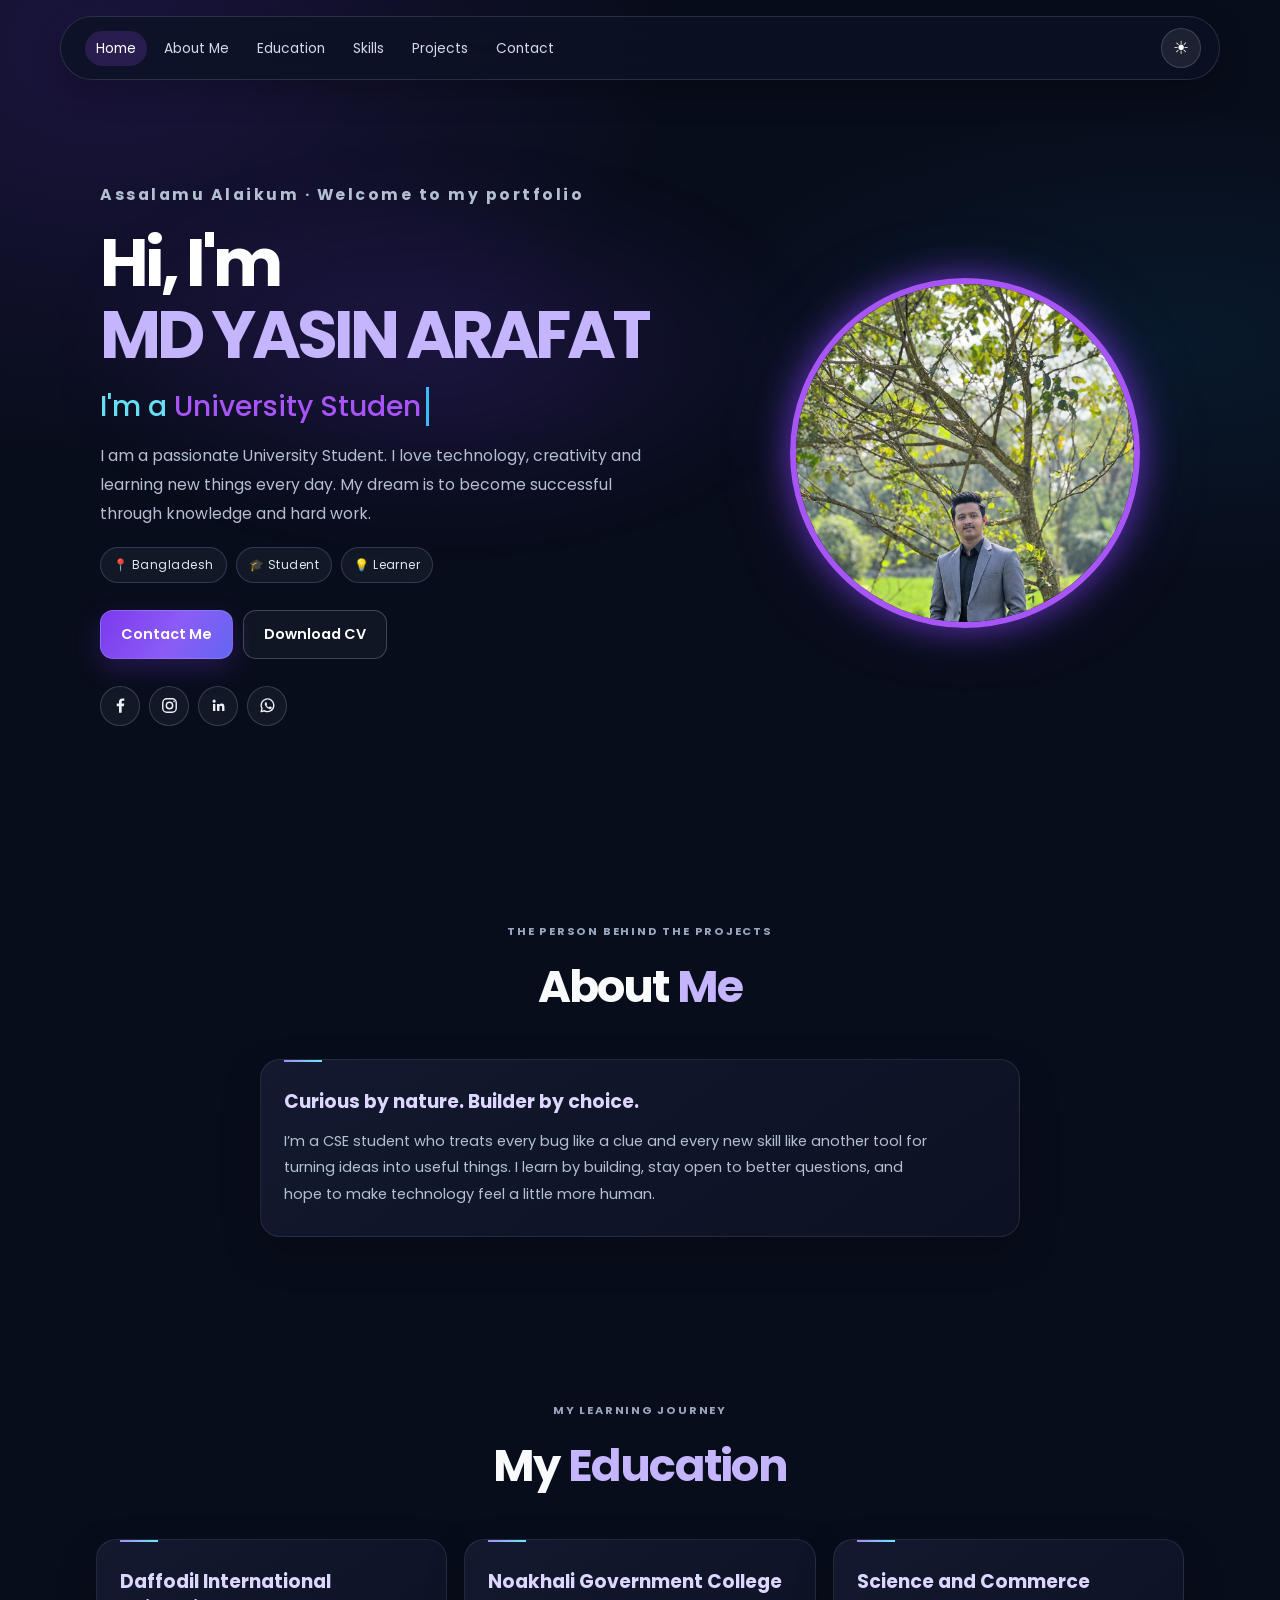
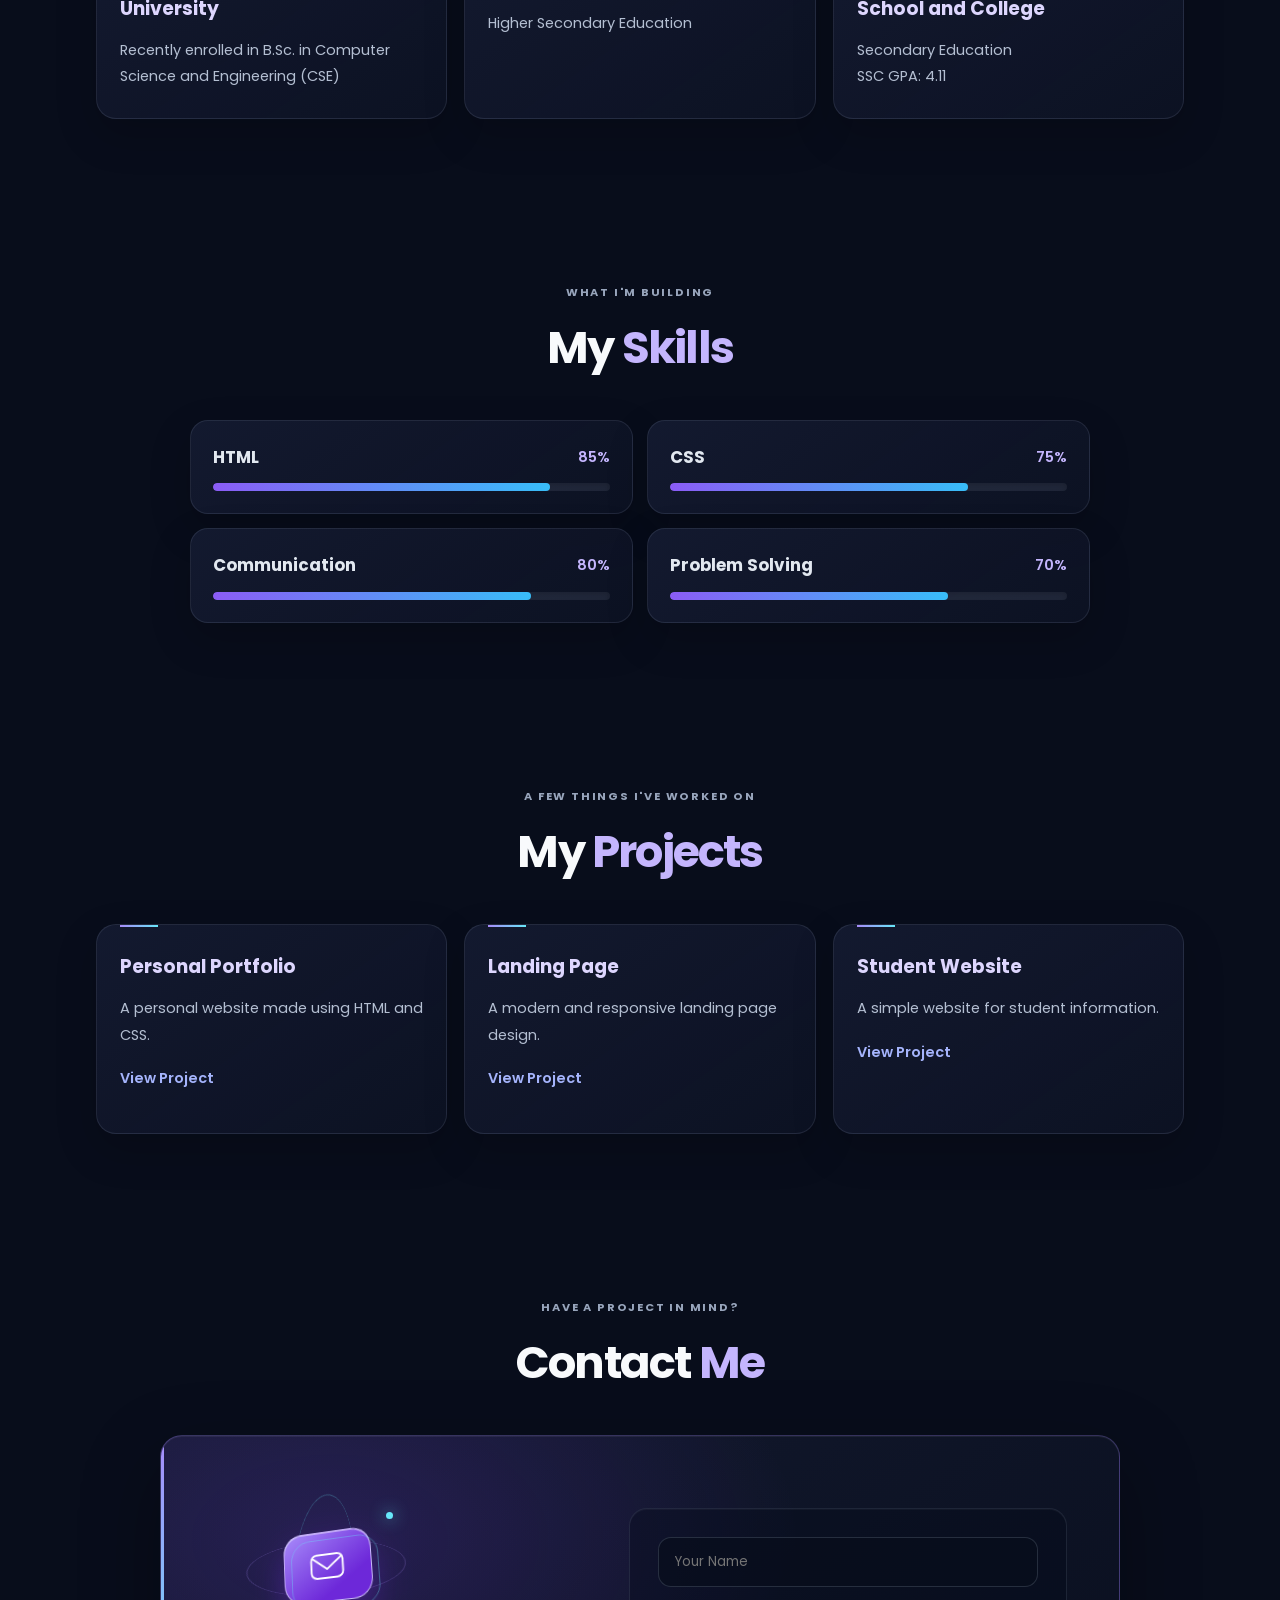
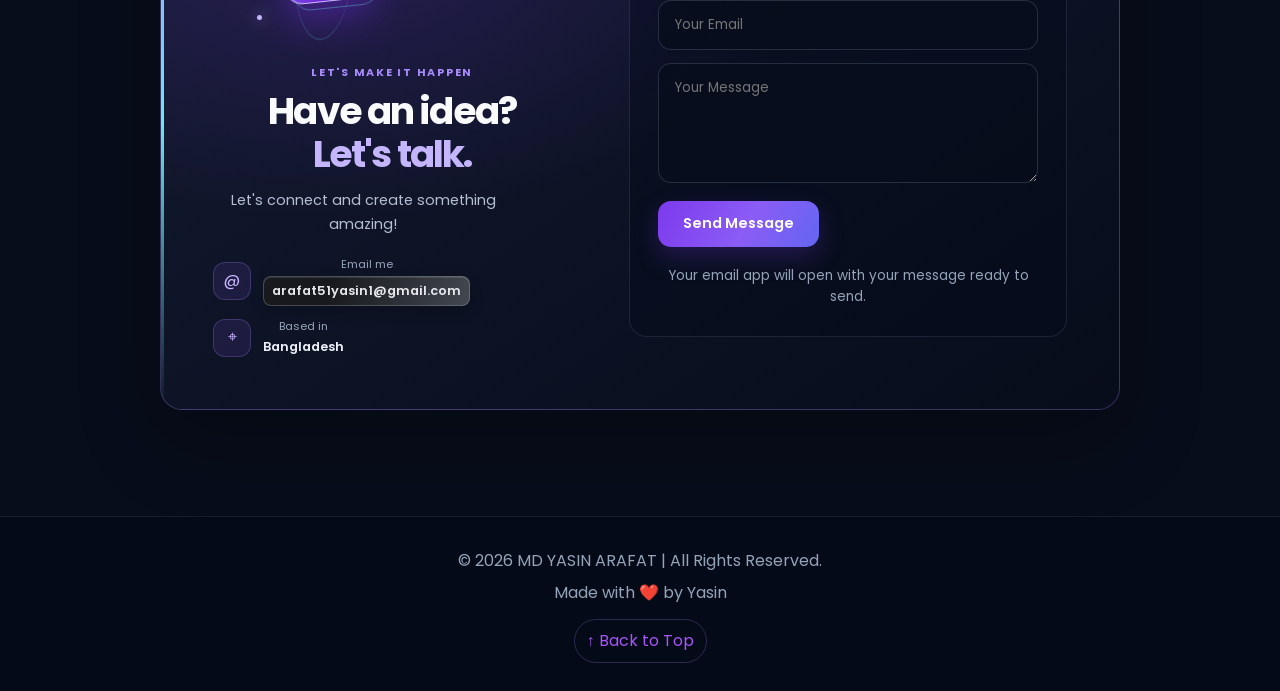
==== commit 1e304e5c: "Restore About Me section and navigation" ====
--- a/index.html
+++ b/index.html
@@ -21,6 +21,7 @@
 
         <ul class="nav-links" id="primary-navigation">
             <li><a href="#home">Home</a></li>
+            <li><a href="#about">About Me</a></li>
             <li><a href="#education">Education</a></li>
             <li><a href="#skills">Skills</a></li>
             <li><a href="#projects">Projects</a></li>
@@ -95,6 +96,27 @@
 
         </div>
 
+    </div>
+
+</section>
+
+<!-- ABOUT -->
+<section class="section" id="about">
+
+    <p class="section-kicker" data-reveal>THE PERSON BEHIND THE PROJECTS</p>
+    <h2 class="section-title" data-reveal>
+        About <span>Me</span>
+    </h2>
+
+    <div class="card-container about-card-container">
+        <div class="card about-card" data-reveal>
+            <h3>Curious by nature. Builder by choice.</h3>
+            <p>
+                I’m a CSE student who treats every bug like a clue and every new skill like another tool
+                for turning ideas into useful things. I learn by building, stay open to better questions,
+                and hope to make technology feel a little more human.
+            </p>
+        </div>
     </div>
 
 </section>
--- a/style.css
+++ b/style.css
@@ -1775,8 +1775,31 @@
 }
 
 .contact-detail .contact-email-link {
-    color: #f8fafc;
+    max-width: 100%;
+    padding: 5px 8px;
+    overflow-wrap: anywhere;
+    border: 1px solid rgba(156, 163, 175, 0.36);
+    border-radius: 8px;
+    background: linear-gradient(110deg, #17191c 15%, #454a52 48%, #17191c 82%);
+    background-size: 220% 100%;
+    box-shadow: inset 0 1px rgba(255, 255, 255, 0.12), 0 5px 14px rgba(0, 0, 0, 0.2);
+    color: #e5e7eb;
+    animation: email-metal-sheen 4s ease-in-out infinite;
+    transition: border-color 0.25s ease, box-shadow 0.25s ease, transform 0.25s ease;
     text-decoration: none;
+}
+
+.contact-detail:hover .contact-email-link,
+.contact-detail:focus-visible .contact-email-link {
+    border-color: rgba(209, 213, 219, 0.7);
+    box-shadow: inset 0 1px rgba(255, 255, 255, 0.18), 0 7px 20px rgba(0, 0, 0, 0.28);
+    transform: translateY(-2px);
+}
+
+.contact-detail:focus-visible {
+    border-radius: 10px;
+    outline: 2px solid #9ca3af;
+    outline-offset: 5px;
 }
 
 .contact-detail:hover .contact-detail-icon {
@@ -1824,6 +1847,16 @@
     }
 }
 
+@keyframes email-metal-sheen {
+    0%, 100% {
+        background-position: 100% 50%;
+    }
+
+    50% {
+        background-position: 0 50%;
+    }
+}
+
 body[data-theme="light"] .contact-box {
     border-color: rgba(124, 58, 237, 0.2);
     background:
@@ -1842,6 +1875,20 @@
     color: #6d28d9;
 }
 
+body[data-theme="light"] .contact-detail .contact-email-link {
+    border-color: rgba(75, 85, 99, 0.35);
+    background: linear-gradient(110deg, #f3f4f6 15%, #9ca3af 48%, #e5e7eb 82%);
+    background-size: 220% 100%;
+    box-shadow: inset 0 1px #fff, 0 5px 14px rgba(15, 23, 42, 0.12);
+    color: #111827;
+}
+
+body[data-theme="light"] .contact-detail:hover .contact-email-link,
+body[data-theme="light"] .contact-detail:focus-visible .contact-email-link {
+    border-color: rgba(31, 41, 55, 0.6);
+    box-shadow: inset 0 1px #fff, 0 7px 20px rgba(15, 23, 42, 0.2);
+}
+
 body[data-theme="light"] .contact-description {
     color: #475569 !important;
 }
@@ -1891,4 +1938,18 @@
     .contact-orbit-one {
         animation: none;
     }
+}
+
+.about-card-container {
+    grid-template-columns: minmax(0, 760px);
+    justify-content: center;
+}
+
+.about-card h3 {
+    margin-bottom: 12px;
+}
+
+.about-card p {
+    max-width: 660px;
+    line-height: 1.85;
 }
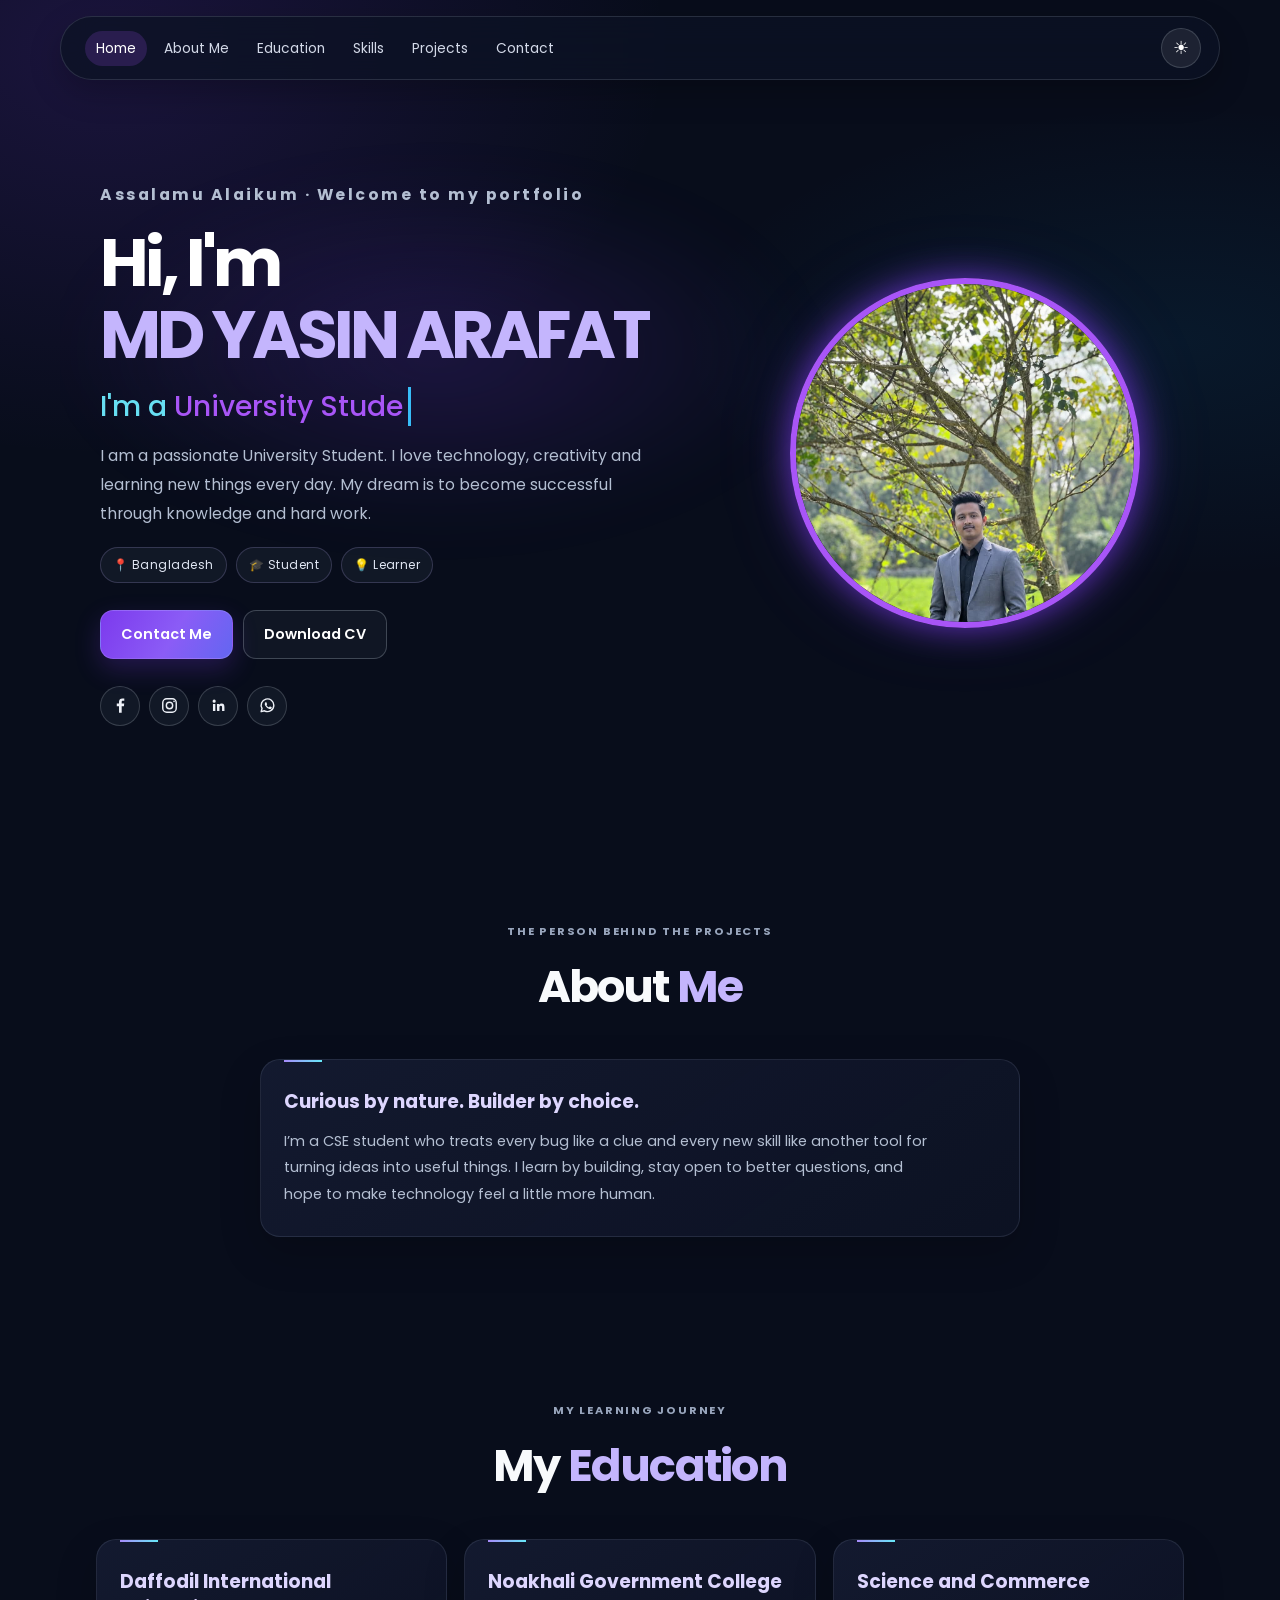
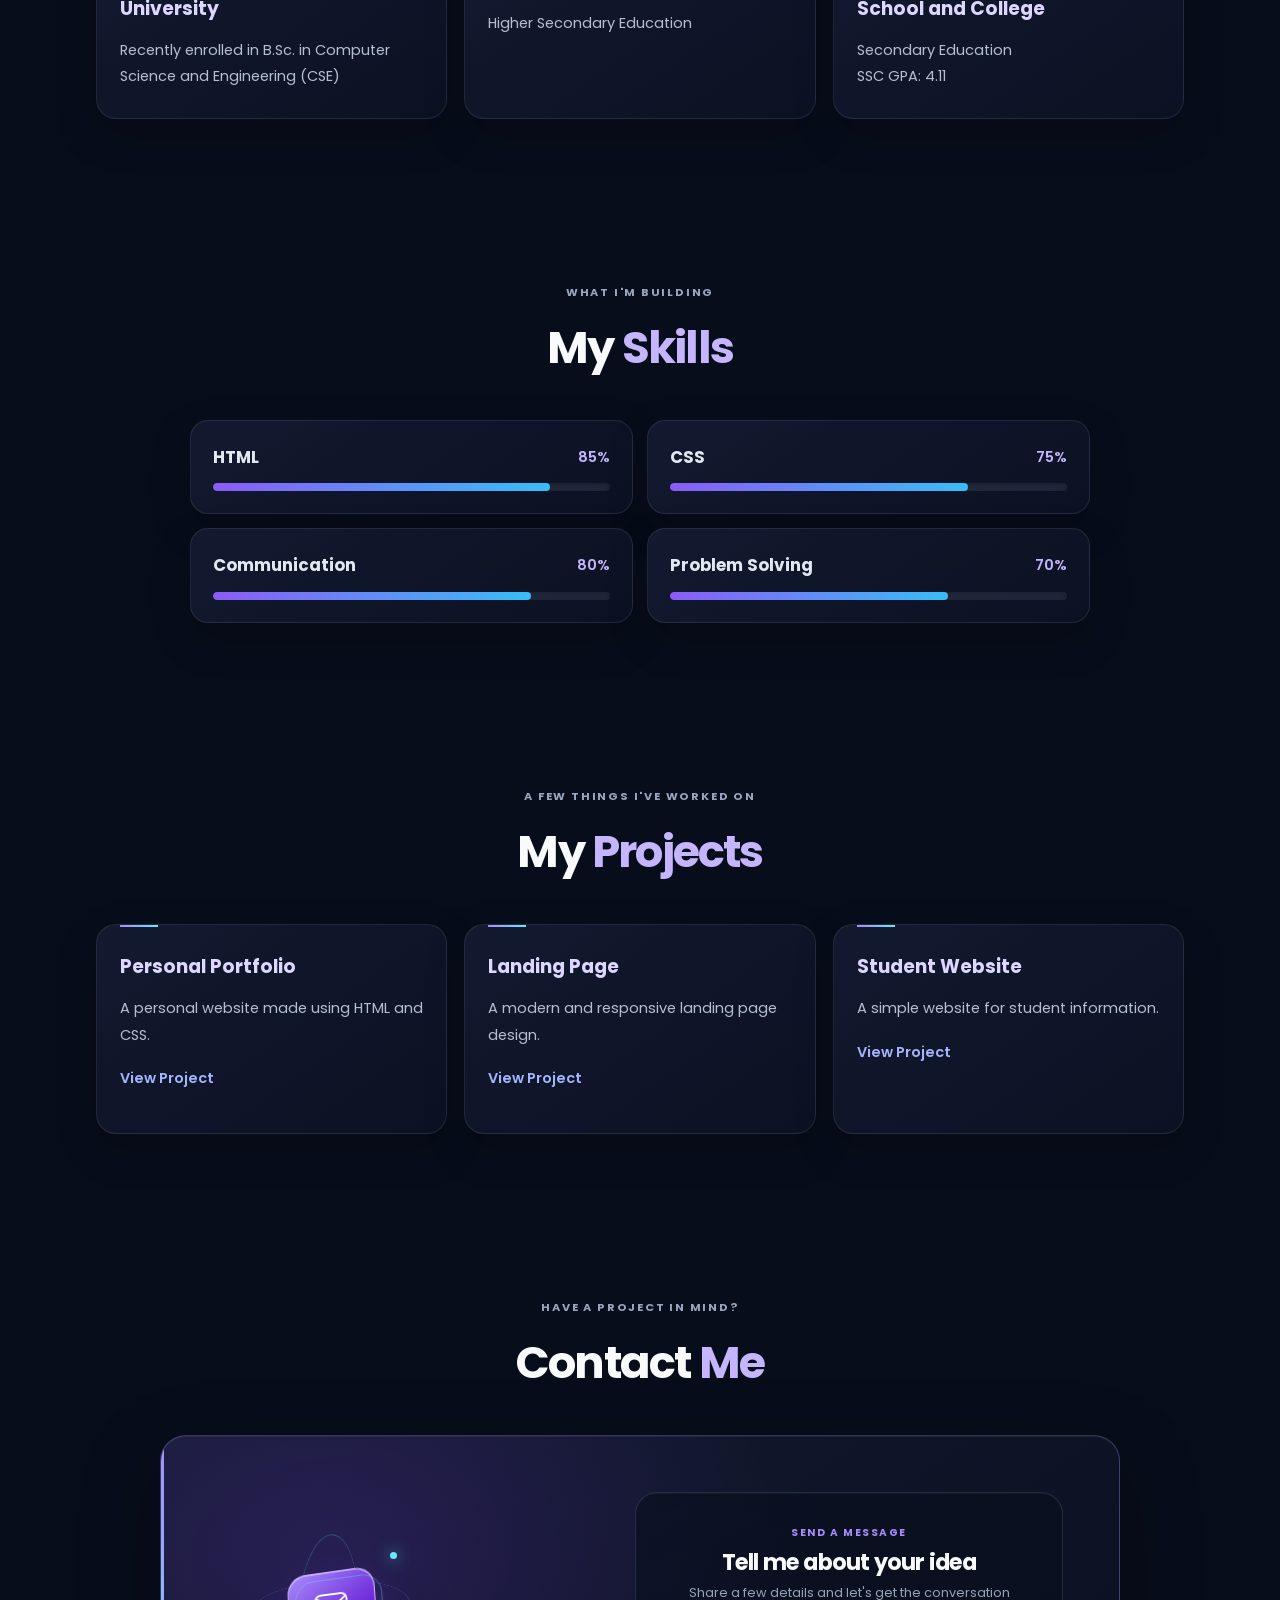
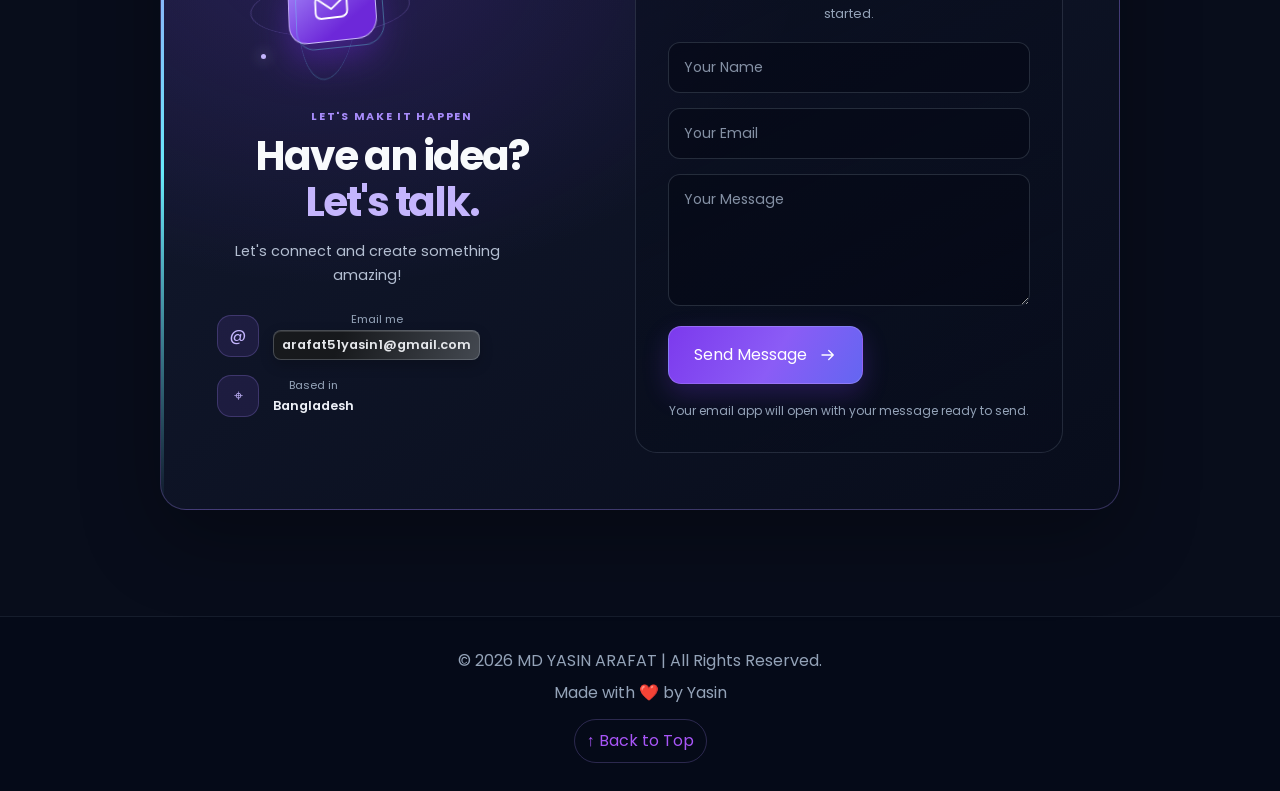
==== commit 3658ad54: "Polish contact section layout and form" ====
--- a/index.html
+++ b/index.html
@@ -285,13 +285,23 @@
         </div>
 
         <form class="contact-form" action="mailto:arafat51yasin1@gmail.com" method="post" enctype="text/plain">
+            <div class="contact-form-heading">
+                <p class="contact-form-eyebrow">SEND A MESSAGE</p>
+                <h3>Tell me about your idea</h3>
+                <p>Share a few details and let's get the conversation started.</p>
+            </div>
             <label class="sr-only" for="contact-name">Your Name</label>
             <input id="contact-name" type="text" name="name" placeholder="Your Name" autocomplete="name" required>
             <label class="sr-only" for="contact-email">Your Email</label>
             <input id="contact-email" type="email" name="email" placeholder="Your Email" autocomplete="email" required>
             <label class="sr-only" for="contact-message">Your Message</label>
             <textarea id="contact-message" name="message" rows="4" placeholder="Your Message" required></textarea>
-            <button type="submit" class="btn">Send Message</button>
+            <button type="submit" class="btn contact-submit">
+                <span>Send Message</span>
+                <svg viewBox="0 0 24 24" aria-hidden="true" focusable="false">
+                    <path d="M4 12h15m-6-6 6 6-6 6"></path>
+                </svg>
+            </button>
             <p class="form-note" aria-live="polite">Your email app will open with your message ready to send.</p>
         </form>
 
--- a/style.css
+++ b/style.css
@@ -1952,4 +1952,191 @@
 .about-card p {
     max-width: 660px;
     line-height: 1.85;
+}
+
+.contact-box {
+    gap: clamp(30px, 5.5vw, 68px);
+    padding: clamp(26px, 5vw, 56px);
+    border-radius: 26px;
+}
+
+.contact-info {
+    padding: 8px 0;
+}
+
+.contact-art {
+    margin-bottom: 22px;
+}
+
+.contact-info h3 {
+    font-size: clamp(1.9rem, 3.2vw, 2.55rem);
+    line-height: 1.12;
+}
+
+.contact-description {
+    margin-top: 14px;
+    margin-bottom: 24px;
+}
+
+.contact-detail {
+    gap: 14px;
+    margin-top: 15px;
+}
+
+.contact-detail-icon {
+    width: 42px;
+    height: 42px;
+    flex-basis: 42px;
+    border-radius: 14px;
+}
+
+.contact-form {
+    gap: 15px;
+    padding: clamp(20px, 3.2vw, 32px);
+    border-color: rgba(148, 163, 184, 0.19);
+    border-radius: 22px;
+    background: linear-gradient(155deg, rgba(10, 15, 31, 0.72), rgba(8, 13, 28, 0.5));
+}
+
+.contact-form-heading {
+    margin-bottom: 3px;
+}
+
+.contact-form-eyebrow {
+    margin: 0 0 6px;
+    color: #a78bfa !important;
+    font-size: 0.65rem;
+    font-weight: 700;
+    letter-spacing: 0.15em;
+    line-height: 1.5;
+}
+
+.contact-form-heading h3 {
+    margin: 0;
+    color: #f8fafc;
+    font-size: clamp(1.15rem, 2vw, 1.4rem);
+    letter-spacing: -0.035em;
+    line-height: 1.35;
+}
+
+.contact-form-heading > p:last-child {
+    margin: 6px 0 0;
+    color: #94a3b8 !important;
+    font-size: 0.8rem;
+    line-height: 1.6;
+}
+
+.contact-form input,
+.contact-form textarea {
+    padding: 14px 15px;
+    border-color: rgba(148, 163, 184, 0.22);
+    border-radius: 12px;
+    background: rgba(3, 7, 18, 0.42);
+    font-size: 0.88rem;
+}
+
+.contact-form input::placeholder,
+.contact-form textarea::placeholder {
+    color: #8490a4;
+    opacity: 1;
+}
+
+.contact-form textarea {
+    min-height: 132px;
+}
+
+.contact-form input:focus,
+.contact-form textarea:focus {
+    border-color: rgba(167, 139, 250, 0.72);
+    box-shadow: 0 0 0 4px rgba(139, 92, 246, 0.13);
+}
+
+.contact-form .contact-submit {
+    display: inline-flex;
+    align-items: center;
+    justify-content: center;
+    gap: 12px;
+    min-width: 164px;
+    justify-self: start;
+    border: 1px solid rgba(196, 181, 253, 0.3);
+    cursor: pointer;
+    font: inherit;
+}
+
+.contact-submit svg {
+    width: 18px;
+    height: 18px;
+    fill: none;
+    stroke: currentColor;
+    stroke-linecap: round;
+    stroke-linejoin: round;
+    stroke-width: 1.8;
+    transition: transform 0.2s ease;
+}
+
+.contact-submit:hover svg {
+    transform: translateX(3px);
+}
+
+.contact-submit:focus-visible {
+    outline: 2px solid #c4b5fd;
+    outline-offset: 3px;
+}
+
+.contact-form .form-note {
+    margin: -2px 0 0;
+    font-size: 0.75rem;
+    line-height: 1.55;
+}
+
+body[data-theme="light"] .contact-form {
+    border-color: rgba(100, 116, 139, 0.2);
+    background: linear-gradient(155deg, rgba(255, 255, 255, 0.88), rgba(241, 245, 249, 0.8));
+}
+
+body[data-theme="light"] .contact-form-heading h3 {
+    color: #172033;
+}
+
+body[data-theme="light"] .contact-form-heading > p:last-child {
+    color: #64748b !important;
+}
+
+body[data-theme="light"] .contact-form input,
+body[data-theme="light"] .contact-form textarea {
+    border-color: rgba(100, 116, 139, 0.24);
+    background: rgba(255, 255, 255, 0.82);
+}
+
+body[data-theme="light"] .contact-form input::placeholder,
+body[data-theme="light"] .contact-form textarea::placeholder {
+    color: #64748b;
+}
+
+@media (max-width: 700px) {
+    .contact-art {
+        margin-bottom: 18px;
+    }
+
+    .contact-form {
+        padding: 20px;
+    }
+}
+
+@media (max-width: 379px) {
+    .contact-form .contact-submit {
+        width: 100%;
+        min-width: 0;
+        gap: 8px;
+        padding: 11px 12px;
+        font-size: 0.85rem;
+        justify-self: stretch;
+        white-space: nowrap;
+    }
+}
+
+@media (prefers-reduced-motion: reduce) {
+    .contact-submit svg {
+        transition: none;
+    }
 }
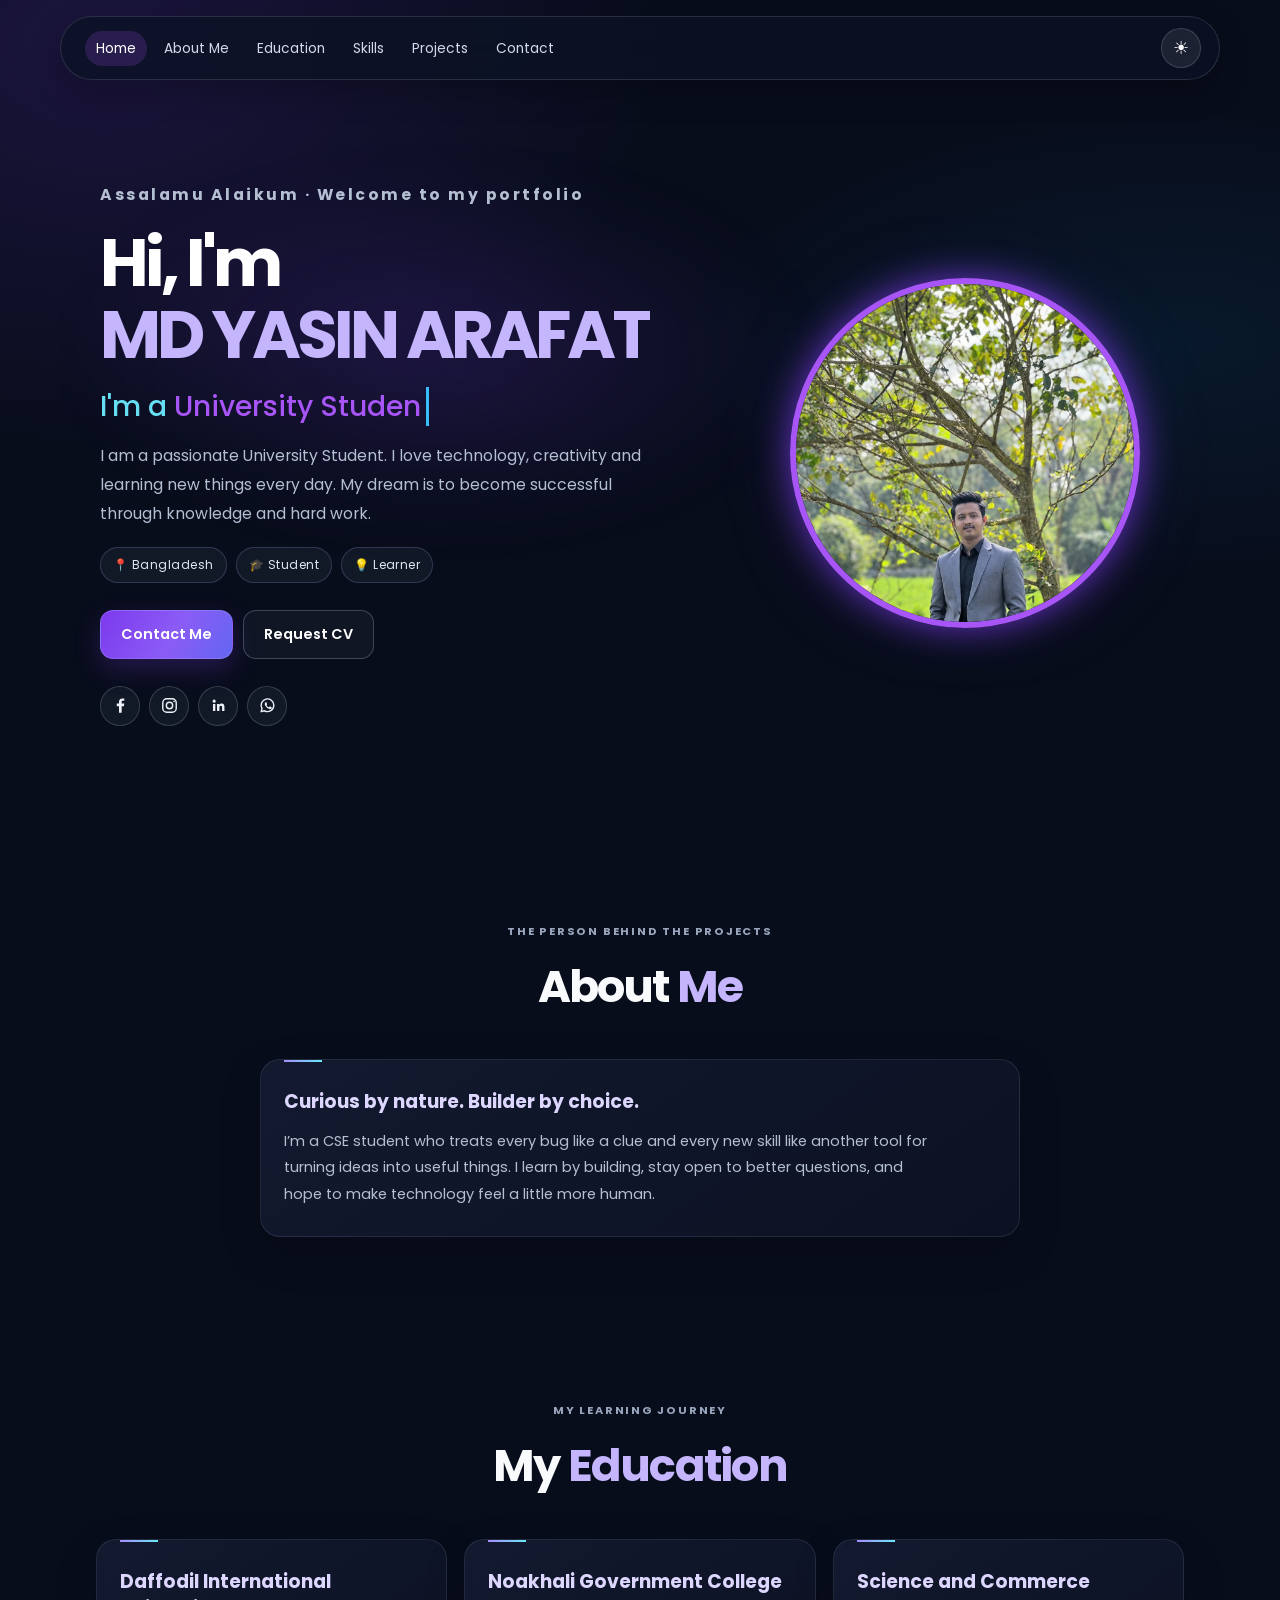
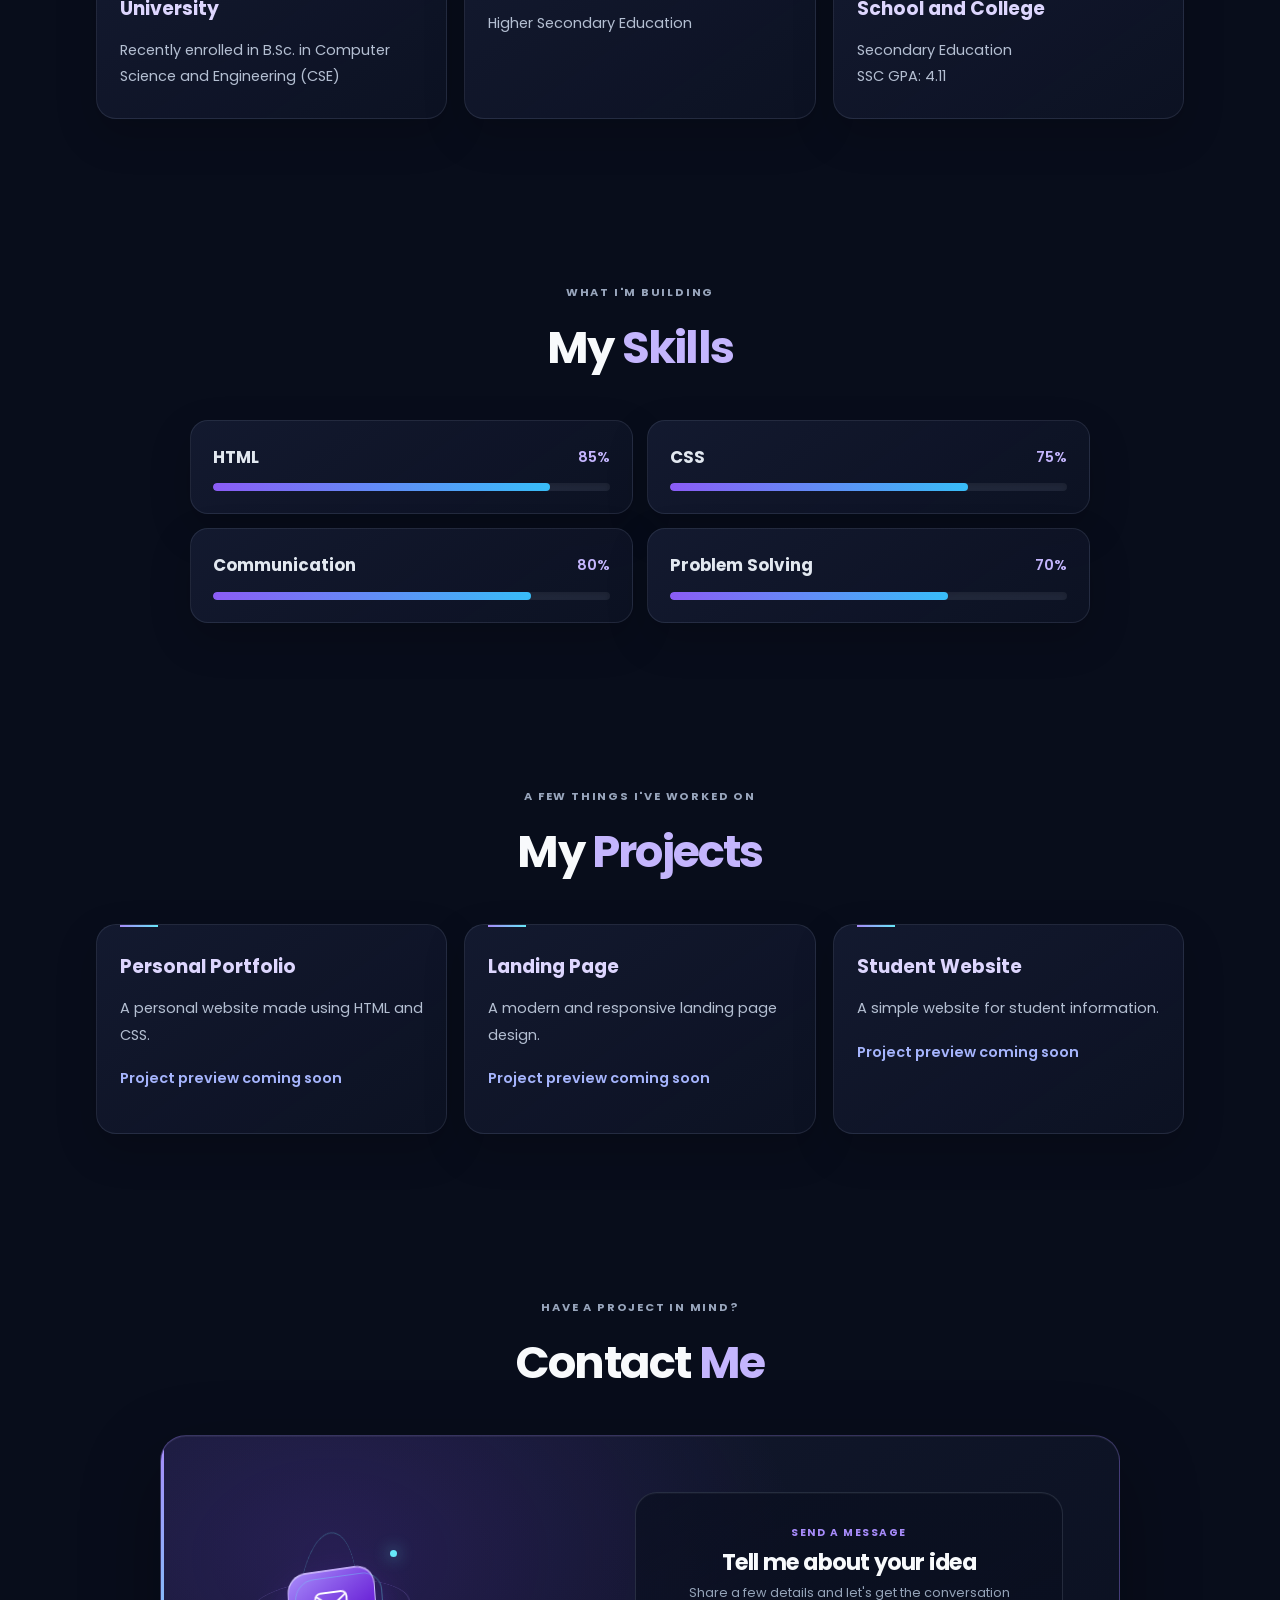
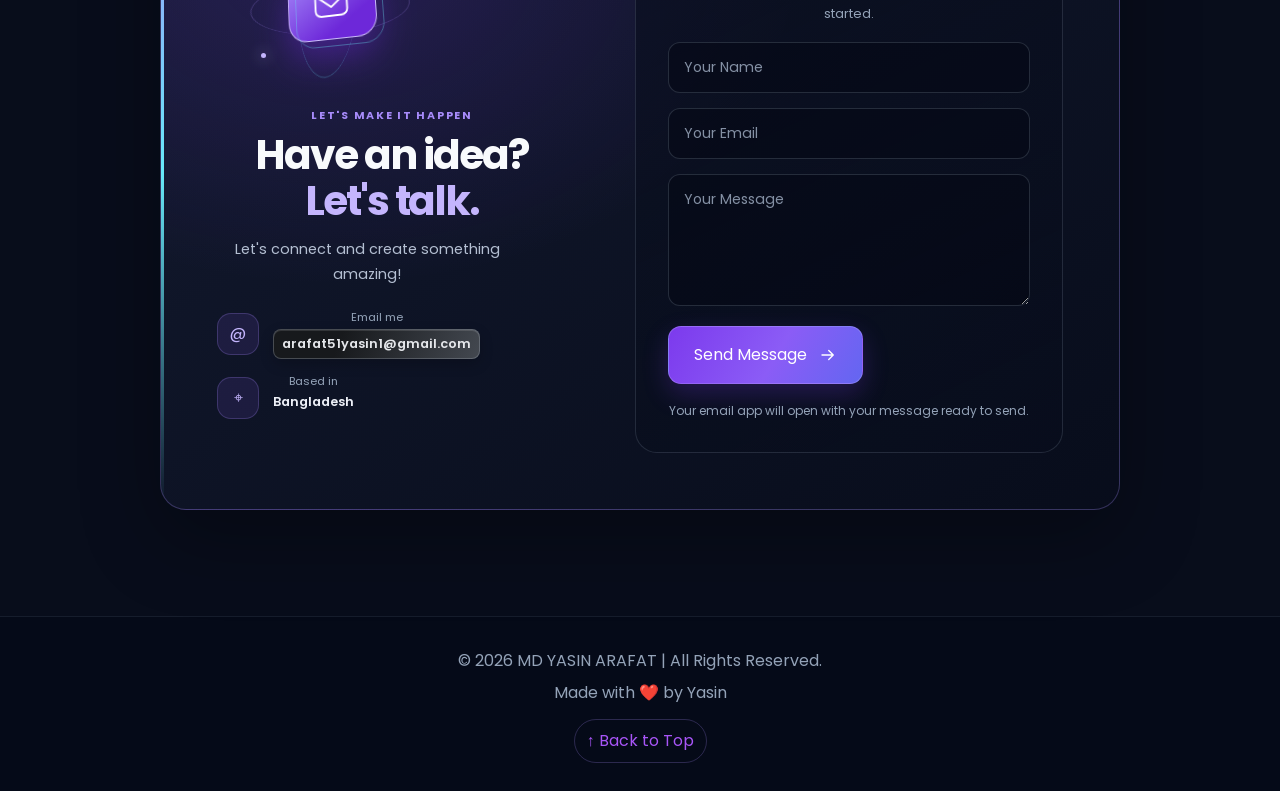
==== commit bc1dd9b6: "Fix portfolio calls to action and project links" ====
--- a/index.html
+++ b/index.html
@@ -73,8 +73,8 @@
 
             <a href="#contact" class="btn">Contact Me</a>
 
-            <a href="cv.pdf" download class="btn btn-outline" aria-label="Download my CV as a PDF">
-                Download CV
+            <a href="mailto:arafat51yasin1@gmail.com?subject=Request%20for%20my%20CV" class="btn btn-outline" aria-label="Request my CV by email">
+                Request CV
             </a>
 
         </div>
@@ -220,7 +220,7 @@
             <p>
                 A personal website made using HTML and CSS.
             </p>
-            <a href="#home">View Project</a>
+            <p class="project-status">Project preview coming soon</p>
         </div>
 
         <div class="card project-card" data-reveal>
@@ -228,7 +228,7 @@
             <p>
                 A modern and responsive landing page design.
             </p>
-            <a href="#projects">View Project</a>
+            <p class="project-status">Project preview coming soon</p>
         </div>
 
         <div class="card project-card" data-reveal>
@@ -236,7 +236,7 @@
             <p>
                 A simple website for student information.
             </p>
-            <a href="#projects">View Project</a>
+            <p class="project-status">Project preview coming soon</p>
         </div>
 
     </div>
--- a/style.css
+++ b/style.css
@@ -393,16 +393,12 @@
     line-height: 1.8;
 }
 
-.project-card a {
+.project-card .project-status {
     display: inline-block;
     margin-top: 15px;
     color: #38bdf8;
-    text-decoration: none;
+    font-size: 0.9rem;
     font-weight: 600;
-}
-
-.project-card a:hover {
-    color: #7dd3fc;
 }
 
 /* SKILLS */
@@ -636,7 +632,7 @@
 }
 
 body[data-theme="light"] .hero h2,
-body[data-theme="light"] .project-card a {
+body[data-theme="light"] .project-card .project-status {
     color: #0369a1;
 }
 
@@ -1157,14 +1153,10 @@
     min-height: 210px;
 }
 
-.project-card a {
+.project-card .project-status {
     margin-top: 18px;
     color: #a5b4fc;
     font-size: 0.9rem;
-}
-
-.project-card a:hover {
-    color: #67e8f9;
 }
 
 .skills-container {
@@ -1318,7 +1310,7 @@
 }
 
 body[data-theme="light"] .skill-heading span,
-body[data-theme="light"] .project-card a {
+body[data-theme="light"] .project-card .project-status {
     color: #6d28d9;
 }
 
@@ -1981,12 +1973,14 @@
 .contact-detail {
     gap: 14px;
     margin-top: 15px;
+    align-items: flex-start;
 }
 
 .contact-detail-icon {
     width: 42px;
     height: 42px;
     flex-basis: 42px;
+    margin-top: 3px;
     border-radius: 14px;
 }
 
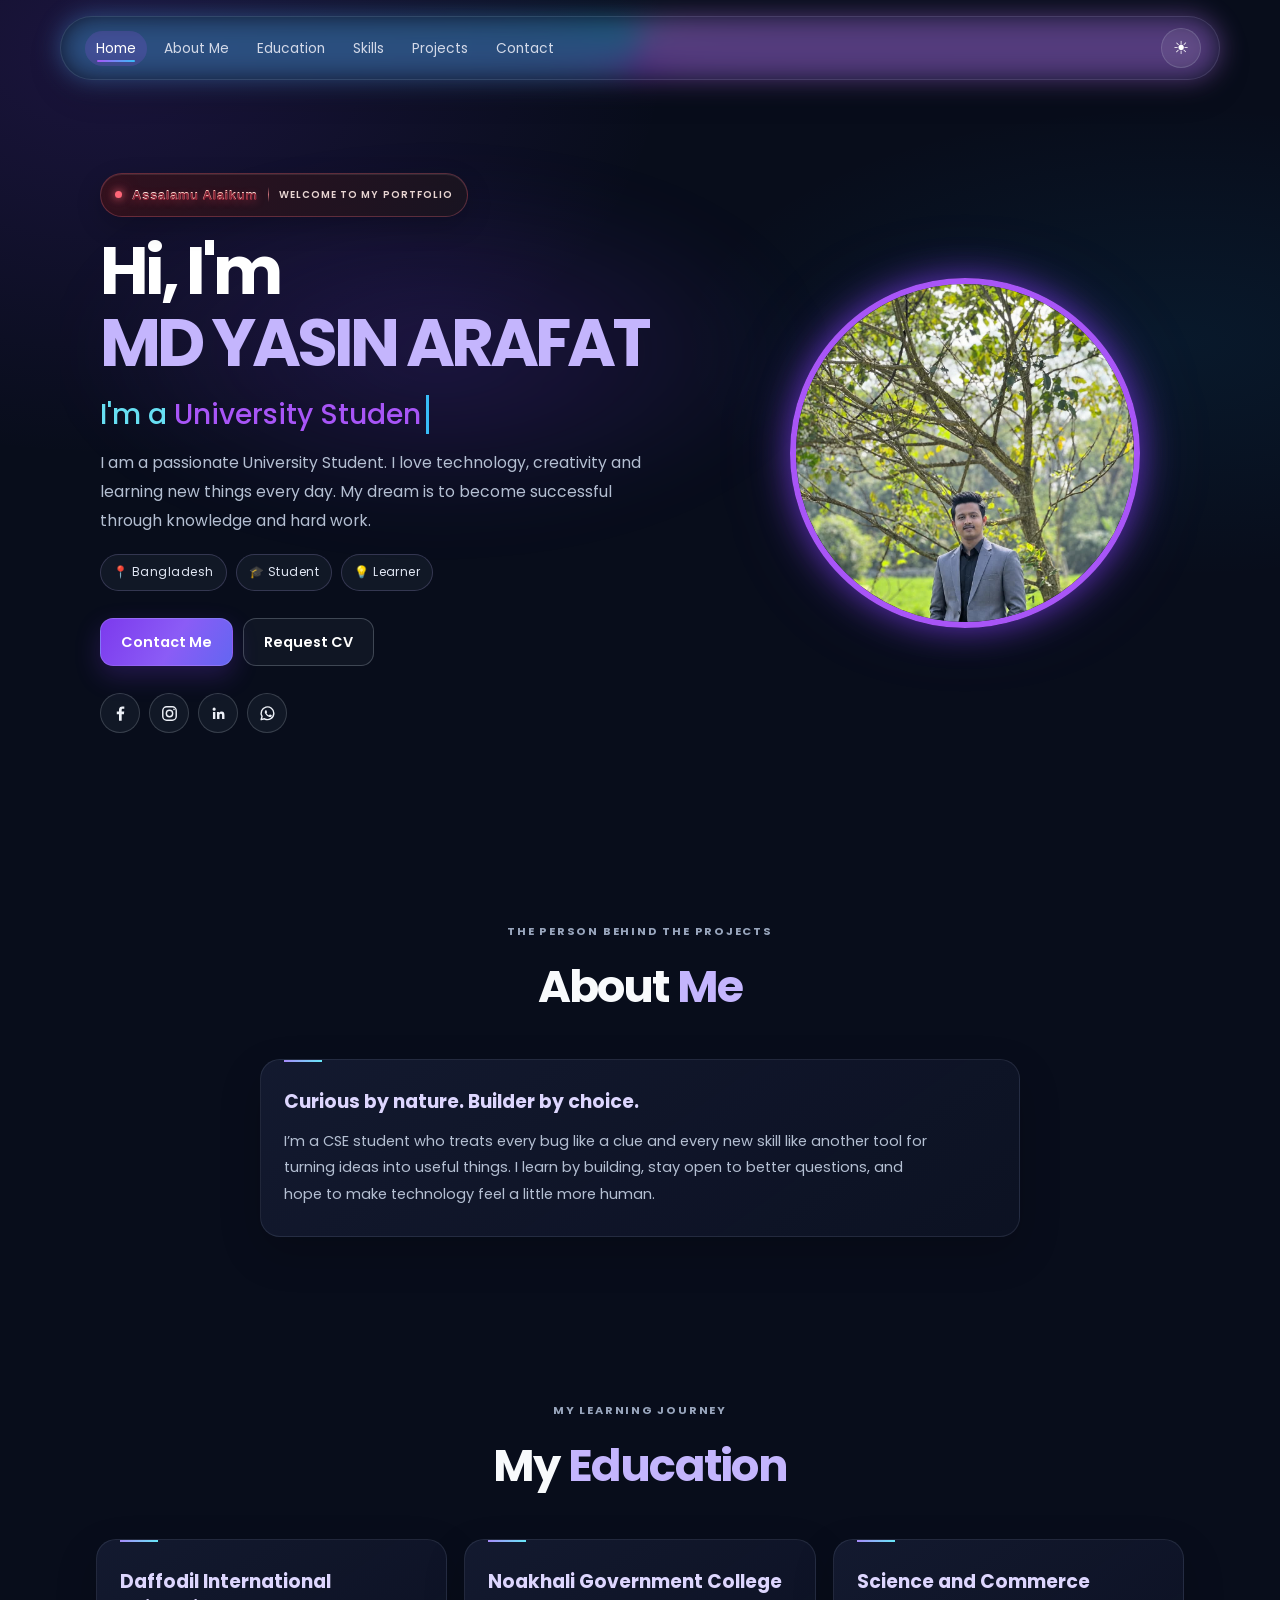
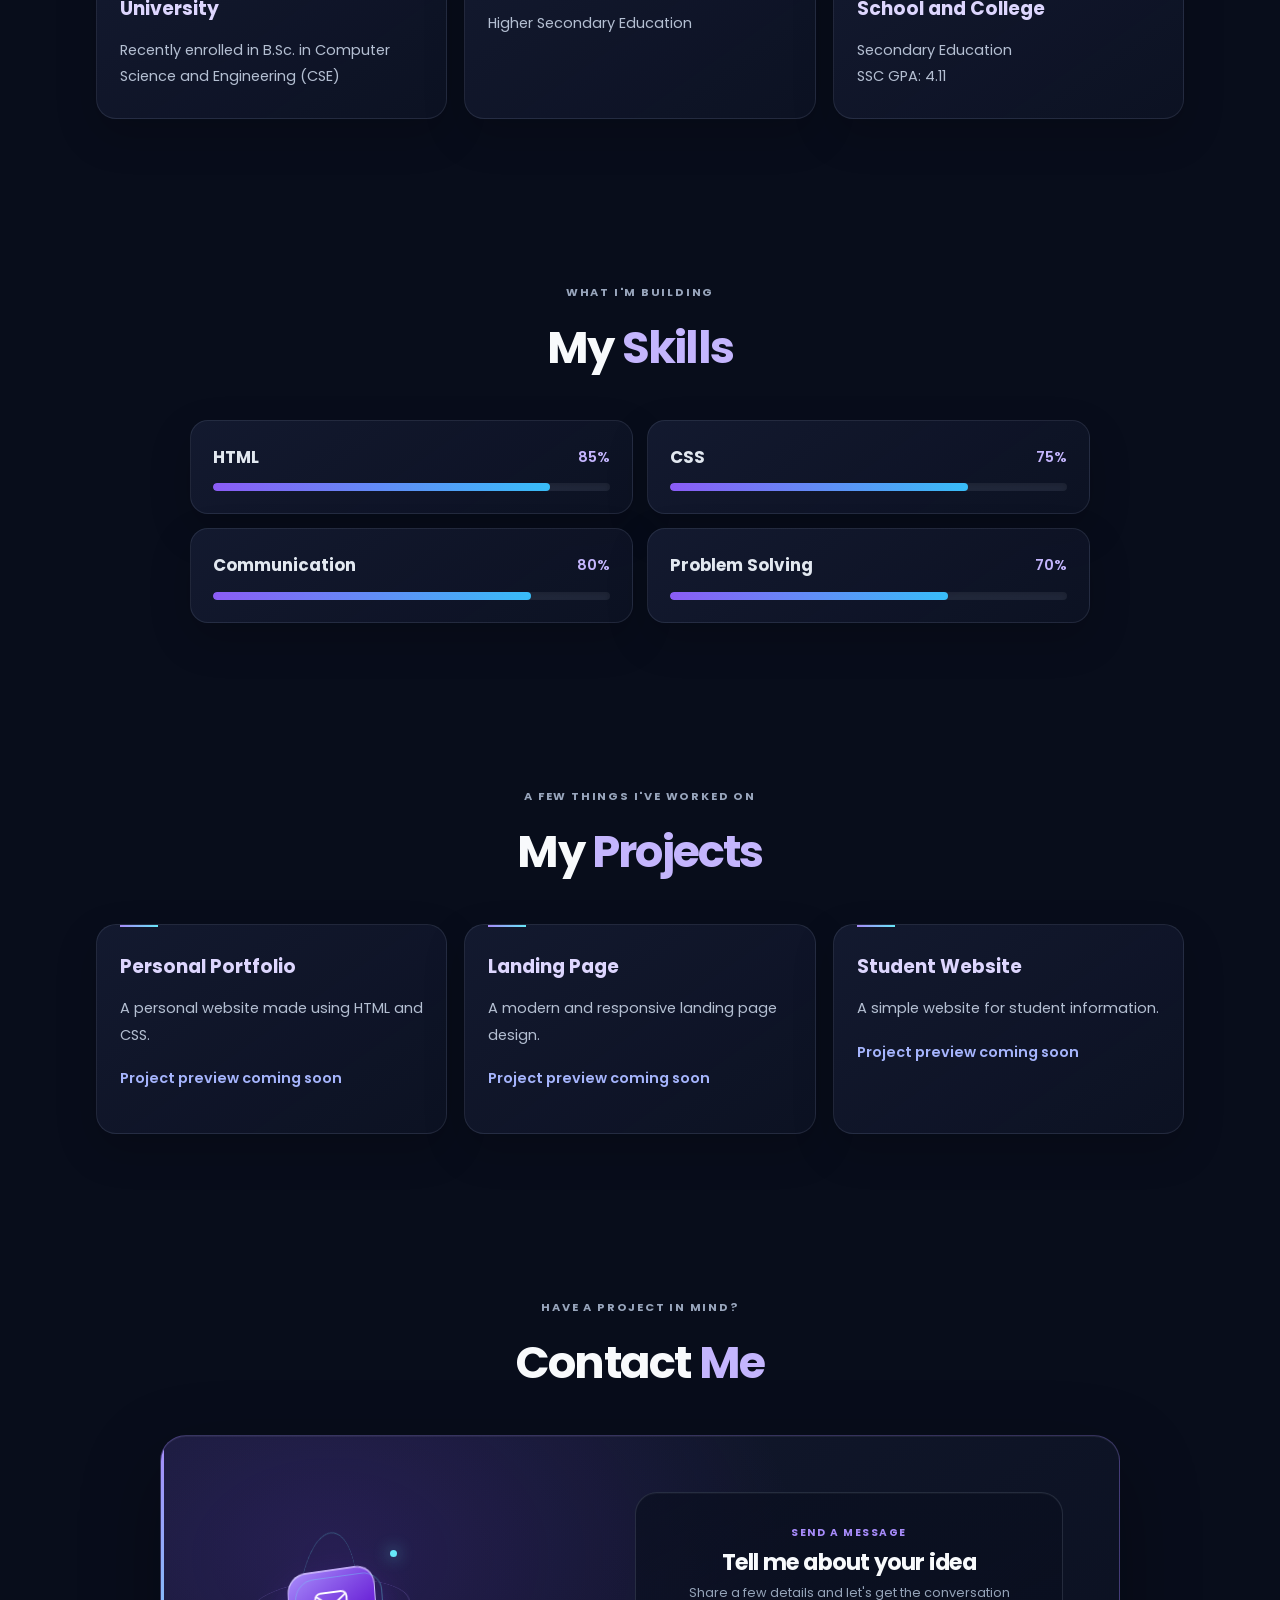
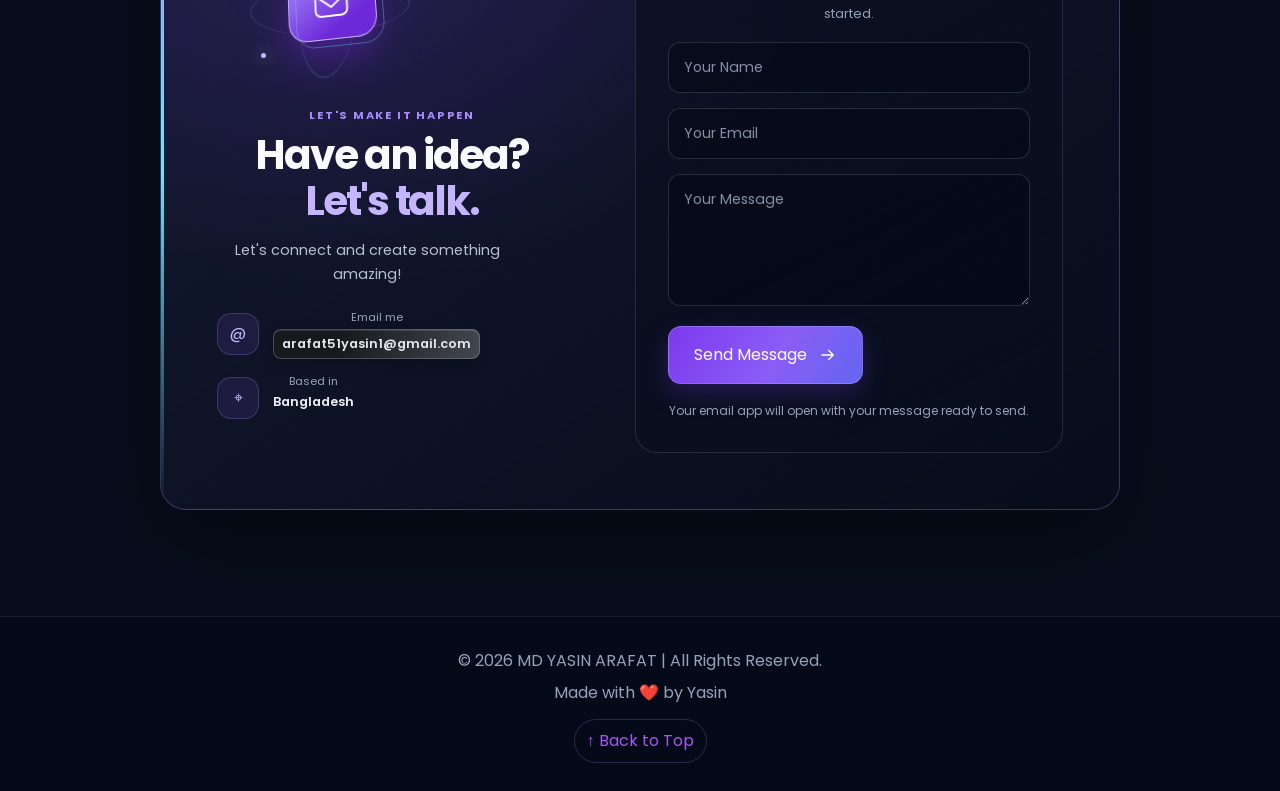
==== commit 5b466947: "Restyle greeting with premium 3D animation Co-authored-by: Copilot <223556219+Copilot@users.noreply." ====
--- a/index.html
+++ b/index.html
@@ -36,7 +36,12 @@
 
     <div class="hero-intro">
 
-        <p class="welcome">Assalamu Alaikum · Welcome to my portfolio</p>
+        <p class="welcome">
+            <span class="welcome-spark" aria-hidden="true"></span>
+            <span class="welcome-greeting">Assalamu Alaikum</span>
+            <span class="welcome-divider" aria-hidden="true"></span>
+            <span class="welcome-caption">Welcome to my portfolio</span>
+        </p>
 
         <h1>
             Hi, I'm <span>MD YASIN ARAFAT</span>
--- a/style.css
+++ b/style.css
@@ -832,6 +832,7 @@
         animation-iteration-count: 1 !important;
         transition-duration: 0.01ms !important;
     }
+
 }
 
 /* POLISHED RESPONSIVE DESIGN */
@@ -851,6 +852,8 @@
 }
 
 .navbar {
+    position: relative;
+    isolation: isolate;
     min-height: 64px;
     padding: 10px 18px 10px 24px;
     gap: 18px;
@@ -858,6 +861,67 @@
     background: rgba(12, 18, 36, 0.78);
 }
 
+.navbar::before,
+.navbar::after {
+    content: "";
+    position: absolute;
+    pointer-events: none;
+}
+
+.navbar::before {
+    inset: -1px;
+    z-index: -1;
+    border-radius: inherit;
+    background: conic-gradient(from 180deg, #a855f7, #38bdf8, #c084fc, #a855f7);
+    filter: blur(13px);
+    opacity: 0.42;
+    animation: navbar-magic-glow 5s ease-in-out infinite;
+}
+
+.navbar::after {
+    top: 1px;
+    bottom: 1px;
+    left: -45%;
+    z-index: 0;
+    width: 34%;
+    border-radius: inherit;
+    background: linear-gradient(100deg, transparent, rgba(255, 255, 255, 0.18), transparent);
+    transform: translateX(-130%) skewX(-20deg);
+    animation: navbar-magic-sweep 7s ease-in-out infinite;
+}
+
+.nav-links,
+.theme-toggle,
+.menu-icon {
+    position: relative;
+    z-index: 1;
+}
+
+@keyframes navbar-magic-glow {
+    0%,
+    100% {
+        opacity: 0.3;
+        transform: scale(0.99);
+    }
+
+    50% {
+        opacity: 0.72;
+        transform: scale(1.015);
+    }
+}
+
+@keyframes navbar-magic-sweep {
+    0%,
+    18% {
+        transform: translateX(-130%) skewX(-20deg);
+    }
+
+    65%,
+    100% {
+        transform: translateX(500%) skewX(-20deg);
+    }
+}
+
 .logo {
     font-size: 1.35rem;
     letter-spacing: 0.04em;
@@ -868,10 +932,29 @@
 }
 
 .nav-links a {
+    position: relative;
     padding: 8px 11px;
     border-radius: 999px;
     color: #d3d9e8;
     font-size: 0.86rem;
+}
+
+.nav-links a::after {
+    position: absolute;
+    right: 12px;
+    bottom: 4px;
+    left: 12px;
+    height: 2px;
+    border-radius: 2px;
+    background: linear-gradient(90deg, #a855f7, #38bdf8);
+    content: "";
+    transform: scaleX(0);
+    transition: transform 0.25s ease;
+}
+
+.nav-links a:hover::after,
+.nav-links a[aria-current="location"]::after {
+    transform: scaleX(1);
 }
 
 .nav-links a[aria-current="location"] {
@@ -935,10 +1018,136 @@
 }
 
 .welcome {
-    display: flex;
+    position: relative;
+    display: inline-flex;
     align-items: center;
-    gap: 9px;
+    gap: 10px;
     margin-bottom: 18px;
+    max-width: 100%;
+    overflow: hidden;
+    padding: 9px 14px;
+    border: 1px solid rgba(255, 112, 128, 0.28);
+    border-radius: 999px;
+    background: linear-gradient(115deg, rgba(55, 17, 26, 0.82), rgba(27, 21, 31, 0.78));
+    box-shadow: 0 9px 26px rgba(0, 0, 0, 0.2), inset 0 1px 0 rgba(255, 248, 240, 0.09);
+    isolation: isolate;
+    perspective: 700px;
+    transform-origin: left center;
+    transform-style: preserve-3d;
+    animation: welcome-float 5s ease-in-out infinite;
+}
+
+.welcome::after {
+    position: absolute;
+    inset: 0 auto 0 -45%;
+    z-index: 0;
+    width: 38%;
+    background: linear-gradient(100deg, transparent, rgba(255, 248, 240, 0.16), transparent);
+    content: "";
+    pointer-events: none;
+    transform: skewX(-20deg);
+    animation: welcome-sweep 5.5s ease-in-out infinite;
+}
+
+.welcome-spark,
+.welcome-greeting,
+.welcome-divider,
+.welcome-caption {
+    position: relative;
+    z-index: 1;
+}
+
+.welcome-spark {
+    width: 7px;
+    height: 7px;
+    flex: 0 0 7px;
+    border-radius: 50%;
+    background: #ff6678;
+    box-shadow: 0 0 8px #ff6678, 0 0 17px rgba(255, 63, 87, 0.72);
+    animation: welcome-spark-pulse 2s ease-in-out infinite;
+}
+
+.welcome-greeting {
+    display: inline-block;
+    background: linear-gradient(105deg, #fff8f0 4%, #ffc7b9 37%, #fff5ed 57%, #ff7180 88%);
+    background-size: 180% 100%;
+    background-clip: text;
+    -webkit-background-clip: text;
+    color: transparent;
+    -webkit-text-fill-color: transparent;
+    font-size: 0.82rem;
+    font-weight: 800;
+    letter-spacing: 0.045em;
+    text-shadow: 0 1px 0 #8e2436, 0 3px 9px rgba(255, 72, 94, 0.38);
+    transform-style: preserve-3d;
+    animation: welcome-3d-shine 4.8s ease-in-out infinite;
+}
+
+.welcome-divider {
+    width: 1px;
+    height: 15px;
+    flex: 0 0 1px;
+    background: linear-gradient(180deg, transparent, rgba(255, 144, 151, 0.75), transparent);
+}
+
+.welcome-caption {
+    color: #e8d5d2;
+    font-size: 0.61rem;
+    font-weight: 600;
+    letter-spacing: 0.11em;
+    text-transform: uppercase;
+    white-space: nowrap;
+}
+
+@keyframes welcome-float {
+    0%,
+    100% {
+        transform: translateY(0) rotateX(2deg);
+    }
+
+    50% {
+        transform: translateY(-3px) rotateX(-2deg);
+    }
+}
+
+@keyframes welcome-sweep {
+    0%,
+    22% {
+        transform: translateX(0) skewX(-20deg);
+    }
+
+    68%,
+    100% {
+        transform: translateX(390%) skewX(-20deg);
+    }
+}
+
+@keyframes welcome-spark-pulse {
+    0%,
+    100% {
+        opacity: 0.72;
+        transform: scale(0.82);
+    }
+
+    50% {
+        opacity: 1;
+        transform: scale(1.15);
+    }
+}
+
+@keyframes welcome-3d-shine {
+    0%,
+    100% {
+        background-position: 0% 50%;
+        transform: perspective(500px) rotateX(0deg) translateZ(5px);
+        text-shadow: 0 1px 0 #8e2436, 0 3px 9px rgba(255, 72, 94, 0.38);
+    }
+
+    50% {
+        background-position: 100% 50%;
+        transform: perspective(500px) rotateX(-9deg) translateY(-1px) translateZ(12px);
+        text-shadow: 0 2px 0 #9f1239, 0 5px 13px rgba(255, 72, 94, 0.55);
+    }
 }
 
 .status-dot {
@@ -1260,6 +1469,21 @@
     color: #6d5a91;
 }
 
+body[data-theme="light"] .welcome {
+    border-color: rgba(190, 24, 55, 0.2);
+    background: linear-gradient(115deg, rgba(255, 250, 247, 0.96), rgba(255, 235, 231, 0.94));
+    box-shadow: 0 8px 22px rgba(159, 18, 57, 0.1), inset 0 1px 0 #fff;
+}
+
+body[data-theme="light"] .welcome-greeting {
+    background-image: linear-gradient(105deg, #9f1239 4%, #dc354d 42%, #8f1835 68%, #c51f3b 90%);
+    text-shadow: 0 1px 0 #fff, 0 3px 8px rgba(159, 18, 57, 0.22);
+}
+
+body[data-theme="light"] .welcome-caption {
+    color: #6f3942;
+}
+
 body[data-theme="light"] .hero h1,
 body[data-theme="light"] .section-title {
     color: #172033;
@@ -1356,6 +1580,7 @@
     .nav-links {
         top: calc(100% + 10px);
         left: 0;
+        z-index: 2;
         width: 100%;
         padding: 18px;
         gap: 8px;
@@ -1365,6 +1590,22 @@
         box-shadow: 0 16px 36px rgba(0, 0, 0, 0.28);
         backdrop-filter: blur(18px);
         -webkit-backdrop-filter: blur(18px);
+    }
+
+    .nav-links.is-open {
+        animation: navbar-menu-pop 0.24s ease-out both;
+    }
+
+    @keyframes navbar-menu-pop {
+        from {
+            opacity: 0;
+            transform: translateY(-8px) scale(0.98);
+        }
+
+        to {
+            opacity: 1;
+            transform: translateY(0) scale(1);
+        }
     }
 
     body[data-theme="light"] .nav-links {
@@ -1698,7 +1939,7 @@
 .contact-eyebrow {
     margin: 0 0 8px;
     color: #a78bfa !important;
-    font-size: 0.68rem;
+    font-size: 0.7rem;
     font-weight: 700;
     letter-spacing: 0.16em;
     line-height: 1.5;
@@ -2118,6 +2359,20 @@
 }
 
 @media (max-width: 379px) {
+    .welcome {
+        gap: 7px;
+        padding: 8px 10px;
+    }
+
+    .welcome-greeting {
+        font-size: 0.68rem;
+    }
+
+    .welcome-caption {
+        font-size: 0.53rem;
+        letter-spacing: 0.075em;
+    }
+
     .contact-form .contact-submit {
         width: 100%;
         min-width: 0;
@@ -2133,4 +2388,11 @@
     .contact-submit svg {
         transition: none;
     }
+
+    .welcome,
+    .welcome::after,
+    .welcome-spark,
+    .welcome-greeting {
+        animation: none;
+    }
 }
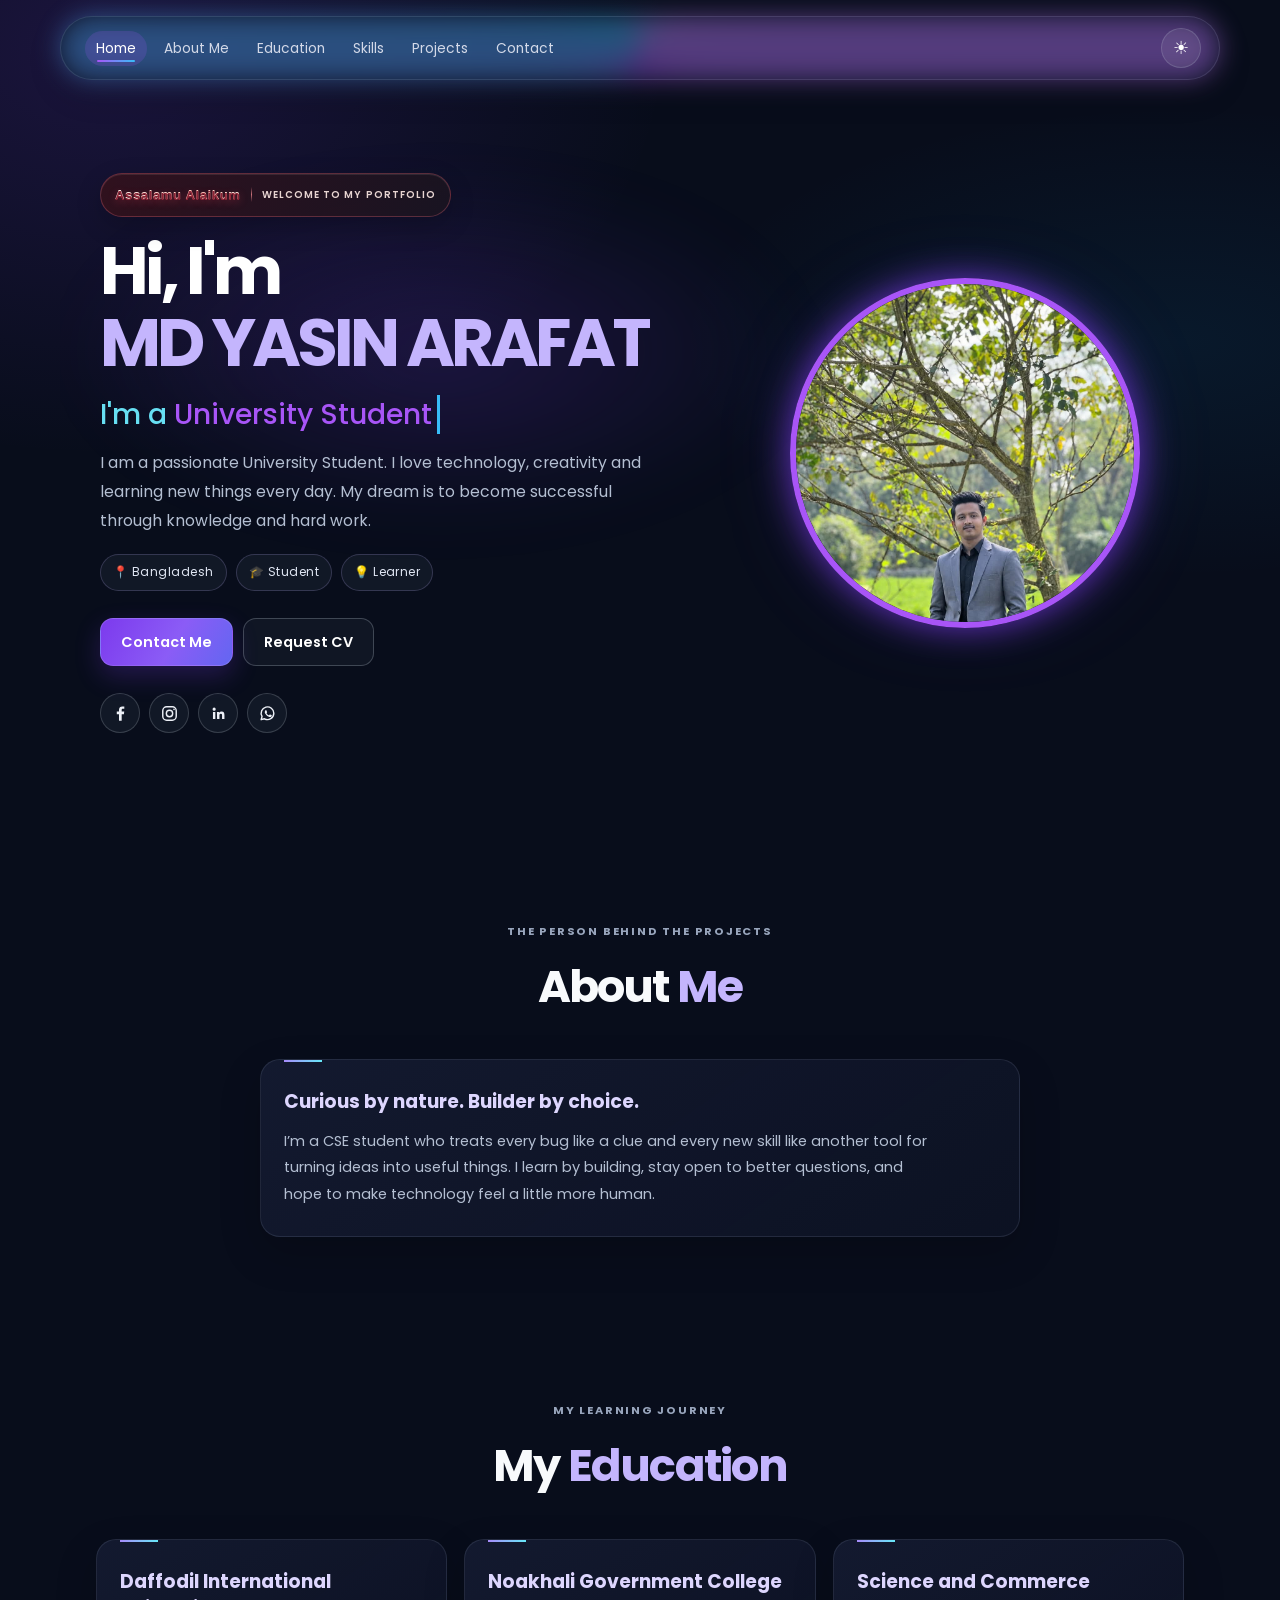
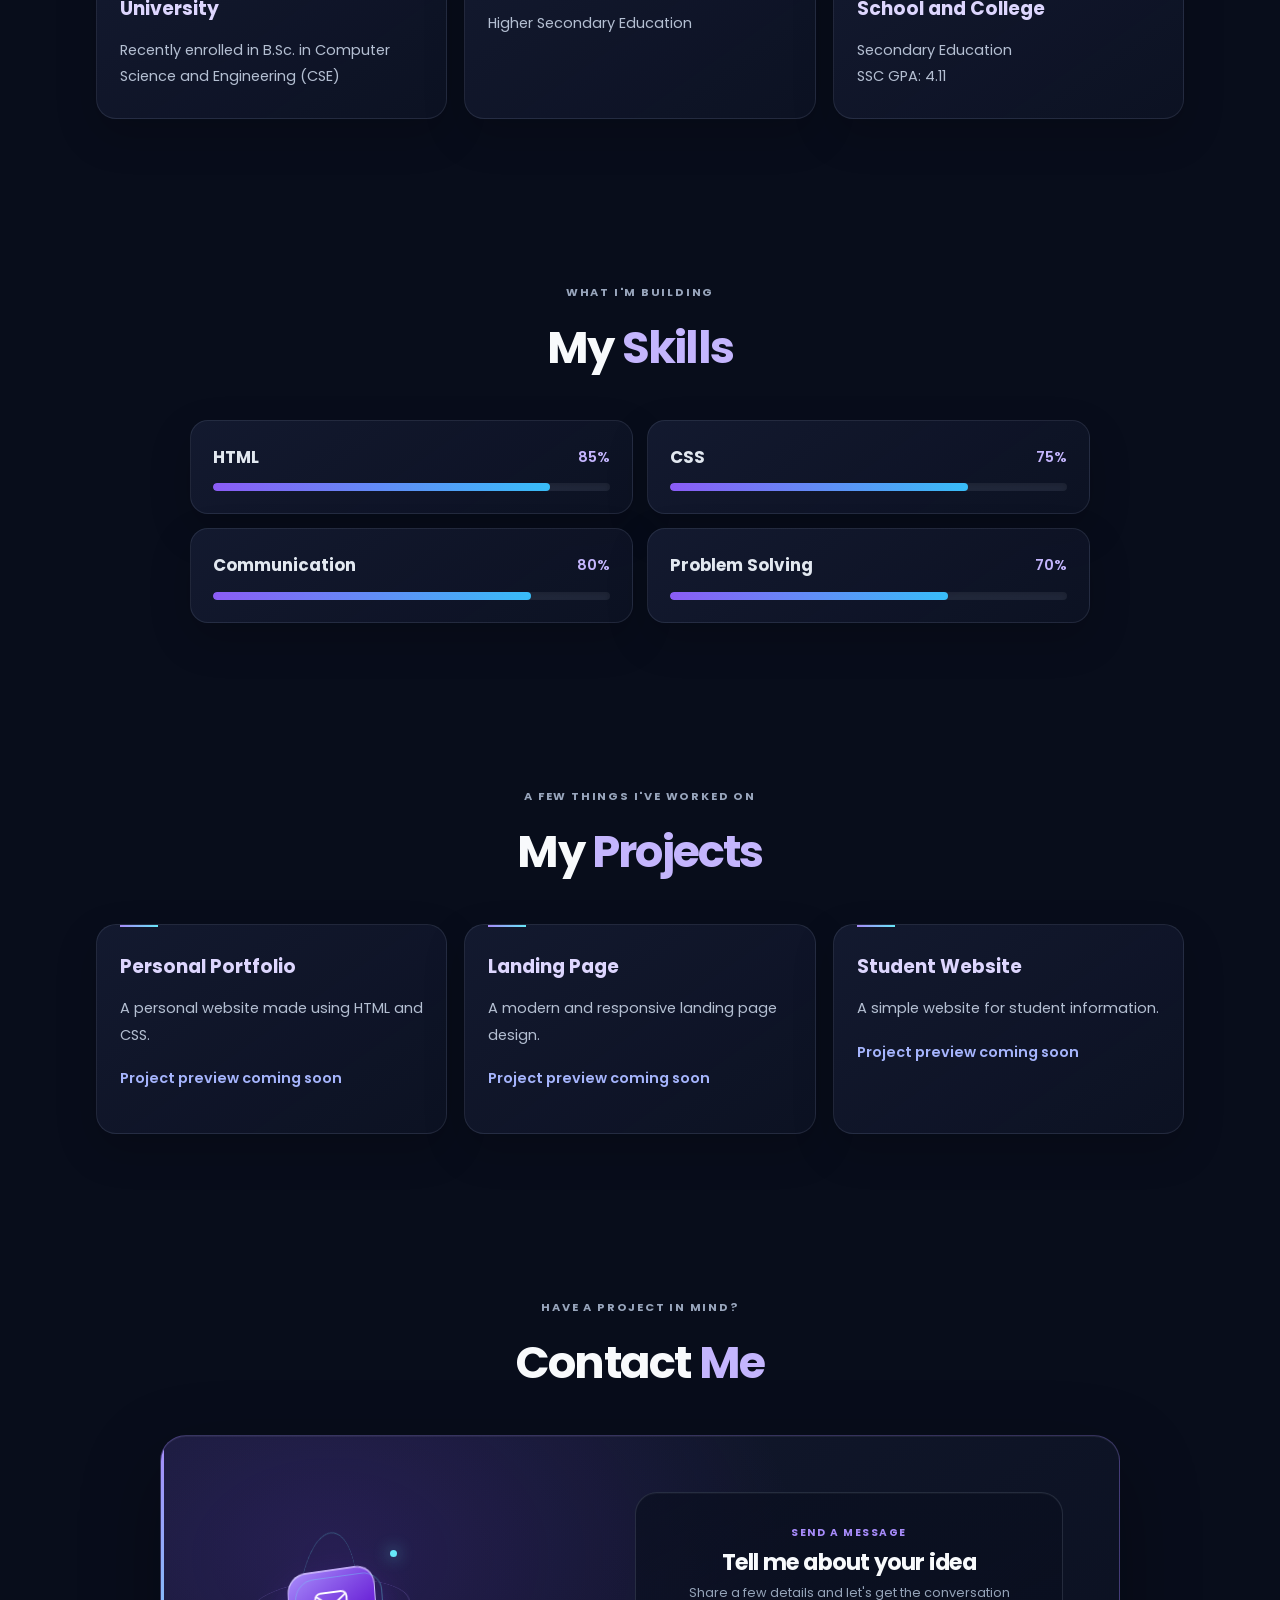
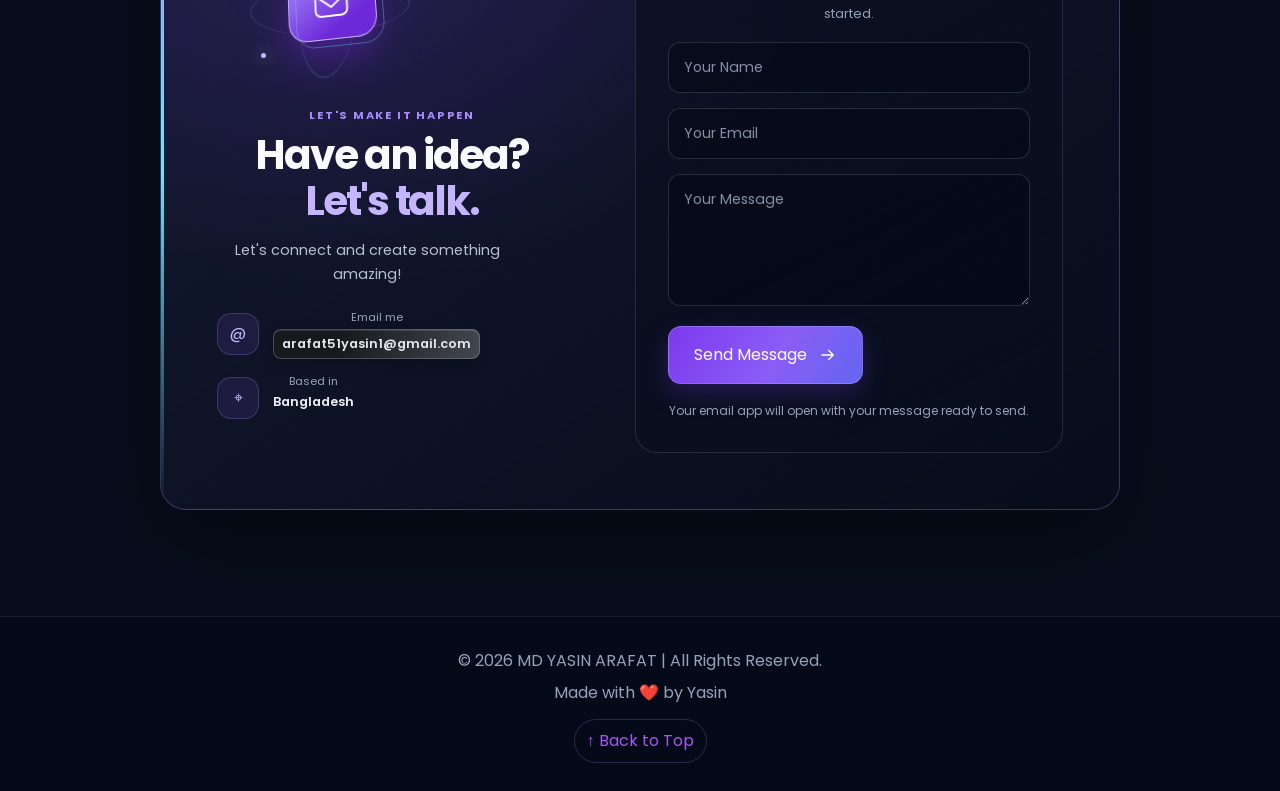
==== commit 62049917: "Remove greeting spark before Assalamu Alaikum Co-authored-by: Copilot <223556219+Copilot@users.norep" ====
--- a/index.html
+++ b/index.html
@@ -37,7 +37,6 @@
     <div class="hero-intro">
 
         <p class="welcome">
-            <span class="welcome-spark" aria-hidden="true"></span>
             <span class="welcome-greeting">Assalamu Alaikum</span>
             <span class="welcome-divider" aria-hidden="true"></span>
             <span class="welcome-caption">Welcome to my portfolio</span>
